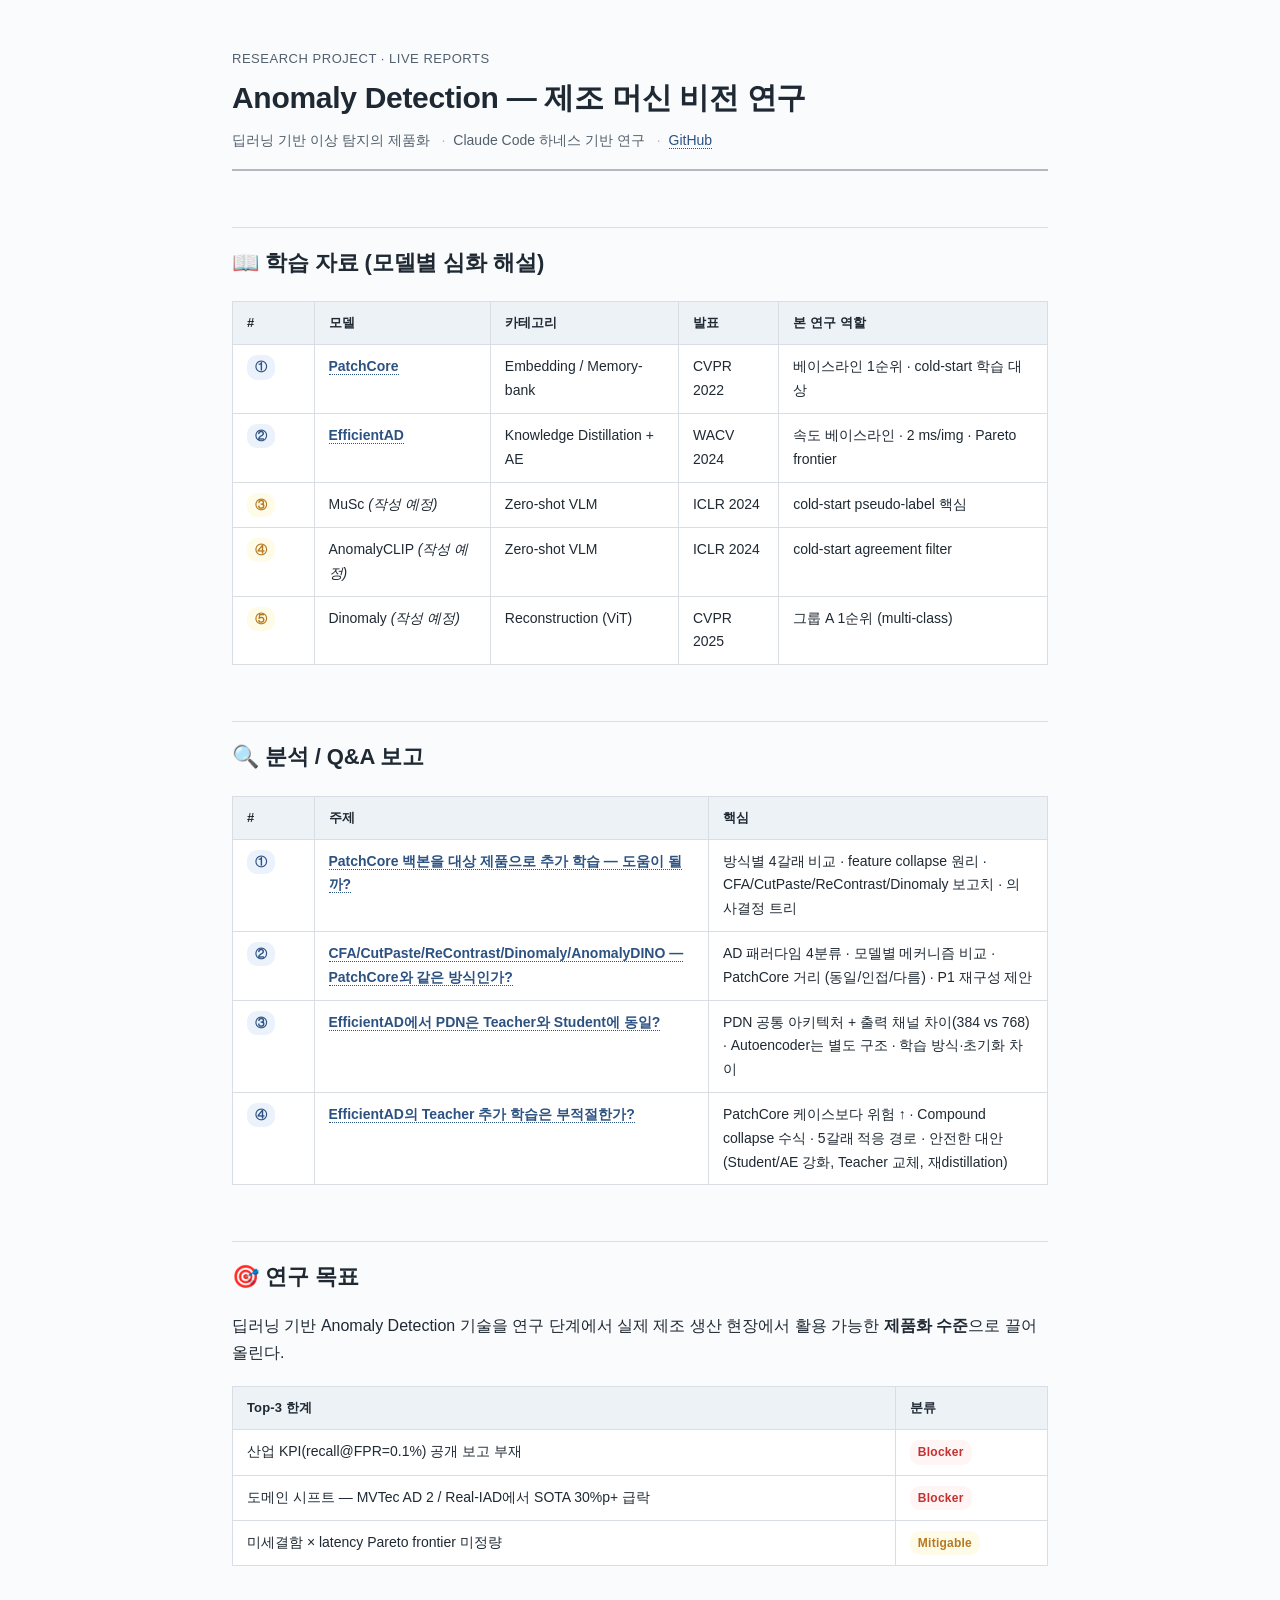
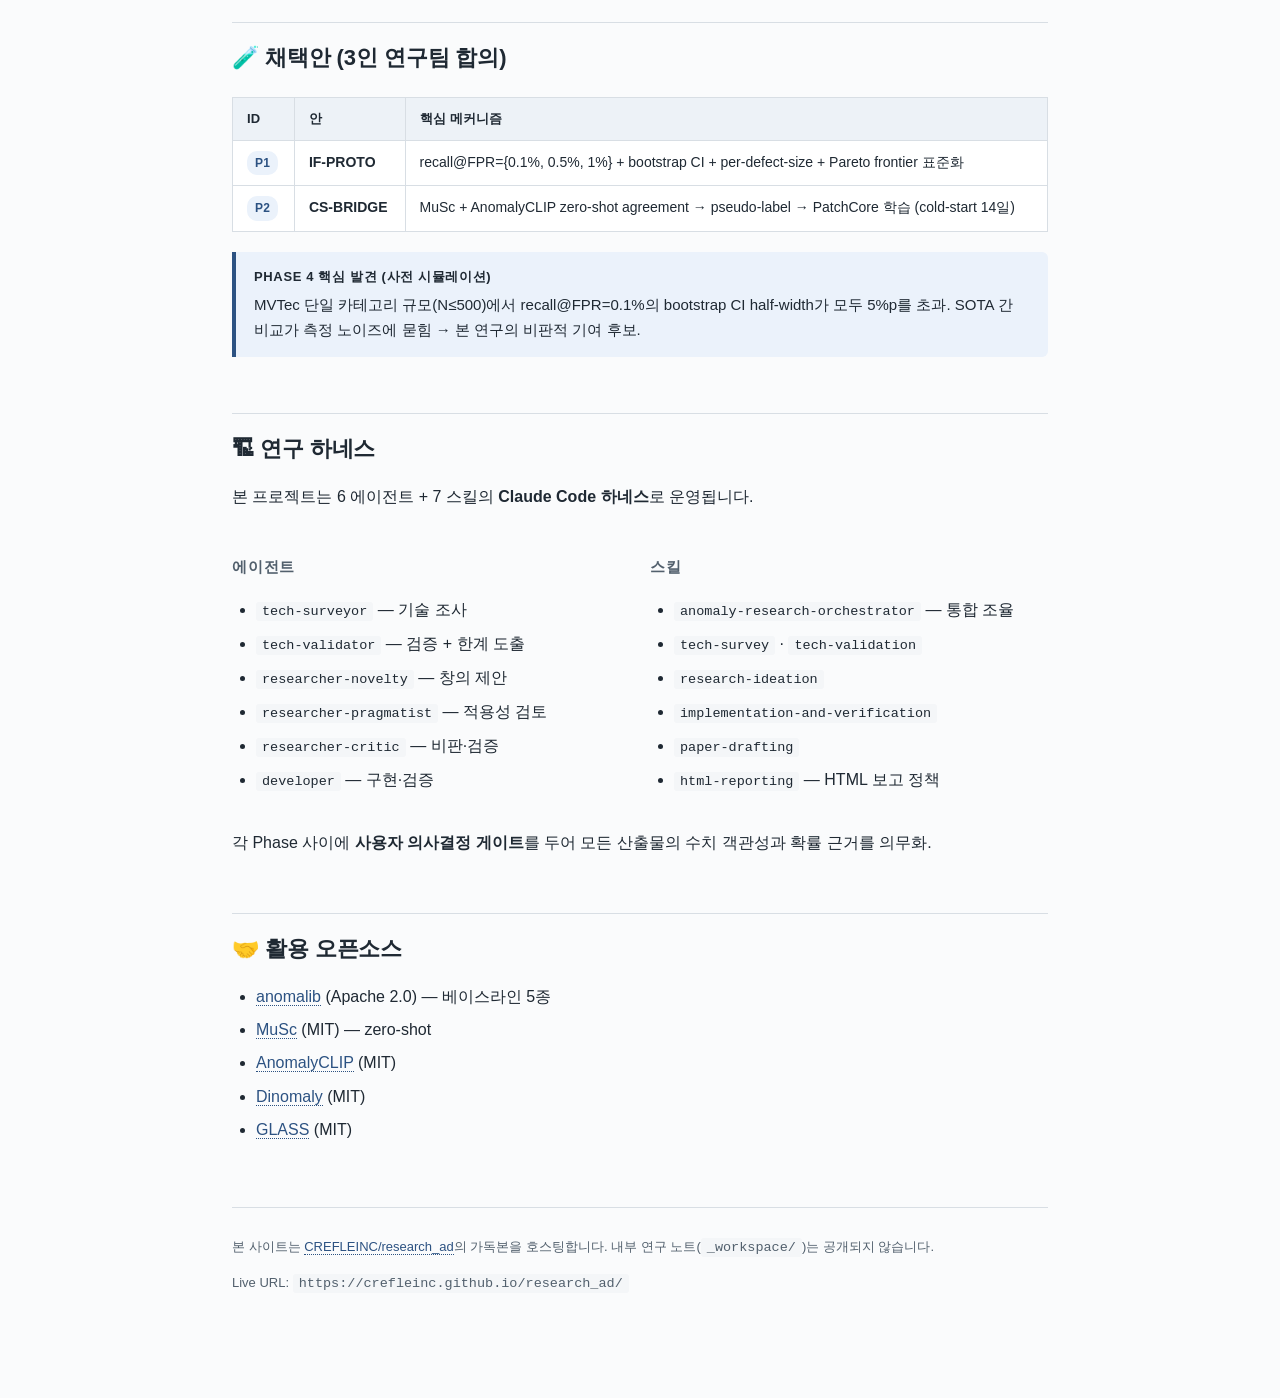
==== index.html @ 52c7a3bf "feat: add Q&A on EfficientAD Teacher adaptation Explains why fine-tuning EfficientAD's Teacher is mo" ====
<!DOCTYPE html>
<html lang="ko">
<head>
<meta charset="UTF-8">
<title>Anomaly Detection — 제조 머신 비전 연구</title>
<link rel="stylesheet" href="reports/_assets/base.css">
</head>
<body>
<main>

<header class="doc-header">
  <div class="crumb">Research Project · Live Reports</div>
  <h1>Anomaly Detection — 제조 머신 비전 연구</h1>
  <div class="meta">
    <span>딥러닝 기반 이상 탐지의 제품화</span>
    <span>Claude Code 하네스 기반 연구</span>
    <span><a href="https://github.com/CREFLEINC/research_ad">GitHub</a></span>
  </div>
</header>

<section>
<h2>📖 학습 자료 (모델별 심화 해설)</h2>

<table>
<thead><tr><th style="width:10%">#</th><th>모델</th><th>카테고리</th><th>발표</th><th>본 연구 역할</th></tr></thead>
<tbody>
<tr>
  <td><span class="tag">①</span></td>
  <td><a href="reports/learning/01_patchcore.html"><strong>PatchCore</strong></a></td>
  <td>Embedding / Memory-bank</td>
  <td>CVPR 2022</td>
  <td>베이스라인 1순위 · cold-start 학습 대상</td>
</tr>
<tr>
  <td><span class="tag">②</span></td>
  <td><a href="reports/learning/02_efficient_ad.html"><strong>EfficientAD</strong></a></td>
  <td>Knowledge Distillation + AE</td>
  <td>WACV 2024</td>
  <td>속도 베이스라인 · 2 ms/img · Pareto frontier</td>
</tr>
<tr>
  <td><span class="tag warn">③</span></td>
  <td>MuSc <em>(작성 예정)</em></td>
  <td>Zero-shot VLM</td>
  <td>ICLR 2024</td>
  <td>cold-start pseudo-label 핵심</td>
</tr>
<tr>
  <td><span class="tag warn">④</span></td>
  <td>AnomalyCLIP <em>(작성 예정)</em></td>
  <td>Zero-shot VLM</td>
  <td>ICLR 2024</td>
  <td>cold-start agreement filter</td>
</tr>
<tr>
  <td><span class="tag warn">⑤</span></td>
  <td>Dinomaly <em>(작성 예정)</em></td>
  <td>Reconstruction (ViT)</td>
  <td>CVPR 2025</td>
  <td>그룹 A 1순위 (multi-class)</td>
</tr>
</tbody>
</table>
</section>

<section>
<h2>🔍 분석 / Q&amp;A 보고</h2>

<table>
<thead><tr><th style="width:10%">#</th><th>주제</th><th>핵심</th></tr></thead>
<tbody>
<tr>
  <td><span class="tag">①</span></td>
  <td><a href="reports/qna/01_patchcore_backbone_adaptation.html"><strong>PatchCore 백본을 대상 제품으로 추가 학습 — 도움이 될까?</strong></a></td>
  <td>방식별 4갈래 비교 · feature collapse 원리 · CFA/CutPaste/ReContrast/Dinomaly 보고치 · 의사결정 트리</td>
</tr>
<tr>
  <td><span class="tag">②</span></td>
  <td><a href="reports/qna/02_paradigm_comparison.html"><strong>CFA/CutPaste/ReContrast/Dinomaly/AnomalyDINO — PatchCore와 같은 방식인가?</strong></a></td>
  <td>AD 패러다임 4분류 · 모델별 메커니즘 비교 · PatchCore 거리 (동일/인접/다름) · P1 재구성 제안</td>
</tr>
<tr>
  <td><span class="tag">③</span></td>
  <td><a href="reports/qna/03_efficient_ad_pdn_clarification.html"><strong>EfficientAD에서 PDN은 Teacher와 Student에 동일?</strong></a></td>
  <td>PDN 공통 아키텍처 + 출력 채널 차이(384 vs 768) · Autoencoder는 별도 구조 · 학습 방식·초기화 차이</td>
</tr>
<tr>
  <td><span class="tag">④</span></td>
  <td><a href="reports/qna/04_efficient_ad_teacher_adaptation.html"><strong>EfficientAD의 Teacher 추가 학습은 부적절한가?</strong></a></td>
  <td>PatchCore 케이스보다 위험 ↑ · Compound collapse 수식 · 5갈래 적응 경로 · 안전한 대안 (Student/AE 강화, Teacher 교체, 재distillation)</td>
</tr>
</tbody>
</table>
</section>

<section>
<h2>🎯 연구 목표</h2>

<p>딥러닝 기반 Anomaly Detection 기술을 연구 단계에서 실제 제조 생산 현장에서 활용 가능한 <strong>제품화 수준</strong>으로 끌어올린다.</p>

<table>
<thead><tr><th>Top-3 한계</th><th>분류</th></tr></thead>
<tbody>
<tr><td>산업 KPI(recall@FPR=0.1%) 공개 보고 부재</td><td><span class="tag danger">Blocker</span></td></tr>
<tr><td>도메인 시프트 — MVTec AD 2 / Real-IAD에서 SOTA 30%p+ 급락</td><td><span class="tag danger">Blocker</span></td></tr>
<tr><td>미세결함 × latency Pareto frontier 미정량</td><td><span class="tag warn">Mitigable</span></td></tr>
</tbody>
</table>
</section>

<section>
<h2>🧪 채택안 (3인 연구팀 합의)</h2>

<table>
<thead><tr><th>ID</th><th>안</th><th>핵심 메커니즘</th></tr></thead>
<tbody>
<tr>
  <td><span class="tag">P1</span></td>
  <td><strong>IF-PROTO</strong></td>
  <td>recall@FPR={0.1%, 0.5%, 1%} + bootstrap CI + per-defect-size + Pareto frontier 표준화</td>
</tr>
<tr>
  <td><span class="tag">P2</span></td>
  <td><strong>CS-BRIDGE</strong></td>
  <td>MuSc + AnomalyCLIP zero-shot agreement → pseudo-label → PatchCore 학습 (cold-start 14일)</td>
</tr>
</tbody>
</table>

<div class="callout">
<span class="label">Phase 4 핵심 발견 (사전 시뮬레이션)</span>
MVTec 단일 카테고리 규모(N≤500)에서 recall@FPR=0.1%의 bootstrap CI half-width가 모두 5%p를 초과. SOTA 간 비교가 측정 노이즈에 묻힘 → 본 연구의 비판적 기여 후보.
</div>
</section>

<section>
<h2>🏗 연구 하네스</h2>

<p>본 프로젝트는 6 에이전트 + 7 스킬의 <strong>Claude Code 하네스</strong>로 운영됩니다.</p>

<div class="cols">
<div>
<h4>에이전트</h4>
<ul>
<li><code>tech-surveyor</code> — 기술 조사</li>
<li><code>tech-validator</code> — 검증 + 한계 도출</li>
<li><code>researcher-novelty</code> — 창의 제안</li>
<li><code>researcher-pragmatist</code> — 적용성 검토</li>
<li><code>researcher-critic</code> — 비판·검증</li>
<li><code>developer</code> — 구현·검증</li>
</ul>
</div>
<div>
<h4>스킬</h4>
<ul>
<li><code>anomaly-research-orchestrator</code> — 통합 조율</li>
<li><code>tech-survey</code> · <code>tech-validation</code></li>
<li><code>research-ideation</code></li>
<li><code>implementation-and-verification</code></li>
<li><code>paper-drafting</code></li>
<li><code>html-reporting</code> — HTML 보고 정책</li>
</ul>
</div>
</div>

<p>각 Phase 사이에 <strong>사용자 의사결정 게이트</strong>를 두어 모든 산출물의 수치 객관성과 확률 근거를 의무화.</p>
</section>

<section>
<h2>🤝 활용 오픈소스</h2>

<ul>
<li><a href="https://github.com/openvinotoolkit/anomalib">anomalib</a> (Apache 2.0) — 베이스라인 5종</li>
<li><a href="https://github.com/xrli-U/MuSc">MuSc</a> (MIT) — zero-shot</li>
<li><a href="https://github.com/zqhang/AnomalyCLIP">AnomalyCLIP</a> (MIT)</li>
<li><a href="https://github.com/guojiajeremy/Dinomaly">Dinomaly</a> (MIT)</li>
<li><a href="https://github.com/cqylunlun/GLASS">GLASS</a> (MIT)</li>
</ul>
</section>

<footer class="doc-footer">
<p>본 사이트는 <a href="https://github.com/CREFLEINC/research_ad">CREFLEINC/research_ad</a>의 가독본을 호스팅합니다. 내부 연구 노트(<code>_workspace/</code>)는 공개되지 않습니다.</p>
<p>Live URL: <code>https://crefleinc.github.io/research_ad/</code></p>
</footer>

</main>
</body>
</html>
---- reports/_assets/base.css ----
/* Anomaly Detection 연구 — 공통 HTML 리포트 스타일 */

:root {
  --fg: #1f2933;
  --fg-muted: #52606d;
  --bg: #fafbfc;
  --bg-elev: #ffffff;
  --border: #d8dee4;
  --border-strong: #b3b9c1;
  --accent: #2c5282;
  --accent-light: #ebf2fb;
  --code-bg: #f4f6f8;
  --table-header: #edf2f7;
  --warn: #b7791f;
  --warn-bg: #fefce8;
  --danger: #c53030;
  --danger-bg: #fff5f5;
  --ok: #2f855a;
  --ok-bg: #f0fff4;
  --font-sans: -apple-system, BlinkMacSystemFont, "Pretendard", "Noto Sans KR", "Apple SD Gothic Neo", sans-serif;
  --font-mono: "SF Mono", "Menlo", "JetBrains Mono", "Consolas", monospace;
}

* { box-sizing: border-box; }

html, body {
  margin: 0;
  padding: 0;
  background: var(--bg);
  color: var(--fg);
  font-family: var(--font-sans);
  font-size: 16px;
  line-height: 1.7;
  -webkit-font-smoothing: antialiased;
}

main {
  max-width: 880px;
  margin: 0 auto;
  padding: 48px 32px 96px;
}

/* Header / breadcrumb */
header.doc-header {
  border-bottom: 2px solid var(--border-strong);
  padding-bottom: 16px;
  margin-bottom: 32px;
}

header.doc-header .crumb {
  font-size: 13px;
  color: var(--fg-muted);
  letter-spacing: 0.04em;
  text-transform: uppercase;
  margin-bottom: 8px;
}

header.doc-header h1 {
  margin: 0;
  font-size: 30px;
  line-height: 1.3;
  letter-spacing: -0.01em;
}

header.doc-header .meta {
  margin-top: 12px;
  font-size: 14px;
  color: var(--fg-muted);
}

header.doc-header .meta span + span::before {
  content: "·";
  margin: 0 8px;
  color: var(--border-strong);
}

/* Section structure */
h2 {
  font-size: 22px;
  margin: 56px 0 16px;
  padding-top: 16px;
  border-top: 1px solid var(--border);
  letter-spacing: -0.005em;
}

h3 {
  font-size: 18px;
  margin: 32px 0 12px;
  color: var(--fg);
}

h4 {
  font-size: 15px;
  margin: 24px 0 8px;
  color: var(--fg-muted);
  text-transform: uppercase;
  letter-spacing: 0.05em;
}

p { margin: 12px 0; }

a { color: var(--accent); text-decoration: none; border-bottom: 1px dotted var(--accent); }
a:hover { border-bottom-style: solid; }

/* Lists */
ul, ol { padding-left: 24px; }
li { margin: 6px 0; }

/* Tables */
table {
  border-collapse: collapse;
  width: 100%;
  margin: 20px 0;
  font-size: 14px;
  background: var(--bg-elev);
}

th, td {
  border: 1px solid var(--border);
  padding: 10px 14px;
  text-align: left;
  vertical-align: top;
}

th {
  background: var(--table-header);
  font-weight: 600;
  font-size: 13px;
  letter-spacing: 0.01em;
}

td.num, th.num { text-align: right; font-variant-numeric: tabular-nums; }
td.center, th.center { text-align: center; }

/* Code */
code {
  font-family: var(--font-mono);
  font-size: 13.5px;
  background: var(--code-bg);
  padding: 2px 6px;
  border-radius: 3px;
}

pre {
  background: var(--code-bg);
  border: 1px solid var(--border);
  border-radius: 6px;
  padding: 16px 20px;
  overflow-x: auto;
  font-family: var(--font-mono);
  font-size: 13px;
  line-height: 1.55;
  margin: 16px 0;
}

pre code {
  background: none;
  padding: 0;
  font-size: 13px;
}

/* Callout boxes */
.callout {
  border-left: 4px solid var(--accent);
  background: var(--accent-light);
  padding: 14px 18px;
  margin: 20px 0;
  border-radius: 0 6px 6px 0;
  font-size: 15px;
}

.callout.warn {
  border-left-color: var(--warn);
  background: var(--warn-bg);
}

.callout.danger {
  border-left-color: var(--danger);
  background: var(--danger-bg);
}

.callout.ok {
  border-left-color: var(--ok);
  background: var(--ok-bg);
}

.callout .label {
  font-weight: 700;
  font-size: 13px;
  letter-spacing: 0.05em;
  text-transform: uppercase;
  margin-bottom: 4px;
  display: block;
}

/* Inline tags */
.tag {
  display: inline-block;
  padding: 2px 8px;
  border-radius: 10px;
  font-size: 12px;
  font-weight: 600;
  letter-spacing: 0.02em;
  background: var(--accent-light);
  color: var(--accent);
}

.tag.warn { background: var(--warn-bg); color: var(--warn); }
.tag.danger { background: var(--danger-bg); color: var(--danger); }
.tag.ok { background: var(--ok-bg); color: var(--ok); }

/* Math via KaTeX (loaded from CDN in each doc) */
.katex { font-size: 1.05em; }

/* Step list — for algorithmic walkthroughs */
.steps {
  list-style: none;
  padding: 0;
  counter-reset: step;
}

.steps > li {
  counter-increment: step;
  position: relative;
  padding-left: 56px;
  margin: 24px 0;
}

.steps > li::before {
  content: "Step " counter(step);
  position: absolute;
  left: 0;
  top: 0;
  font-size: 12px;
  font-weight: 700;
  color: var(--accent);
  letter-spacing: 0.05em;
  text-transform: uppercase;
}

/* Two-column layouts */
.cols {
  display: grid;
  grid-template-columns: 1fr 1fr;
  gap: 20px;
  margin: 20px 0;
}

@media (max-width: 720px) {
  .cols { grid-template-columns: 1fr; }
  main { padding: 24px 16px 64px; }
  header.doc-header h1 { font-size: 24px; }
}

/* Footer */
footer.doc-footer {
  margin-top: 64px;
  padding-top: 16px;
  border-top: 1px solid var(--border);
  font-size: 13px;
  color: var(--fg-muted);
}

/* Diagrams (ASCII / simple) */
pre.diagram {
  background: #fff;
  border: 1px dashed var(--border-strong);
  font-size: 12.5px;
  line-height: 1.4;
  color: var(--fg);
}
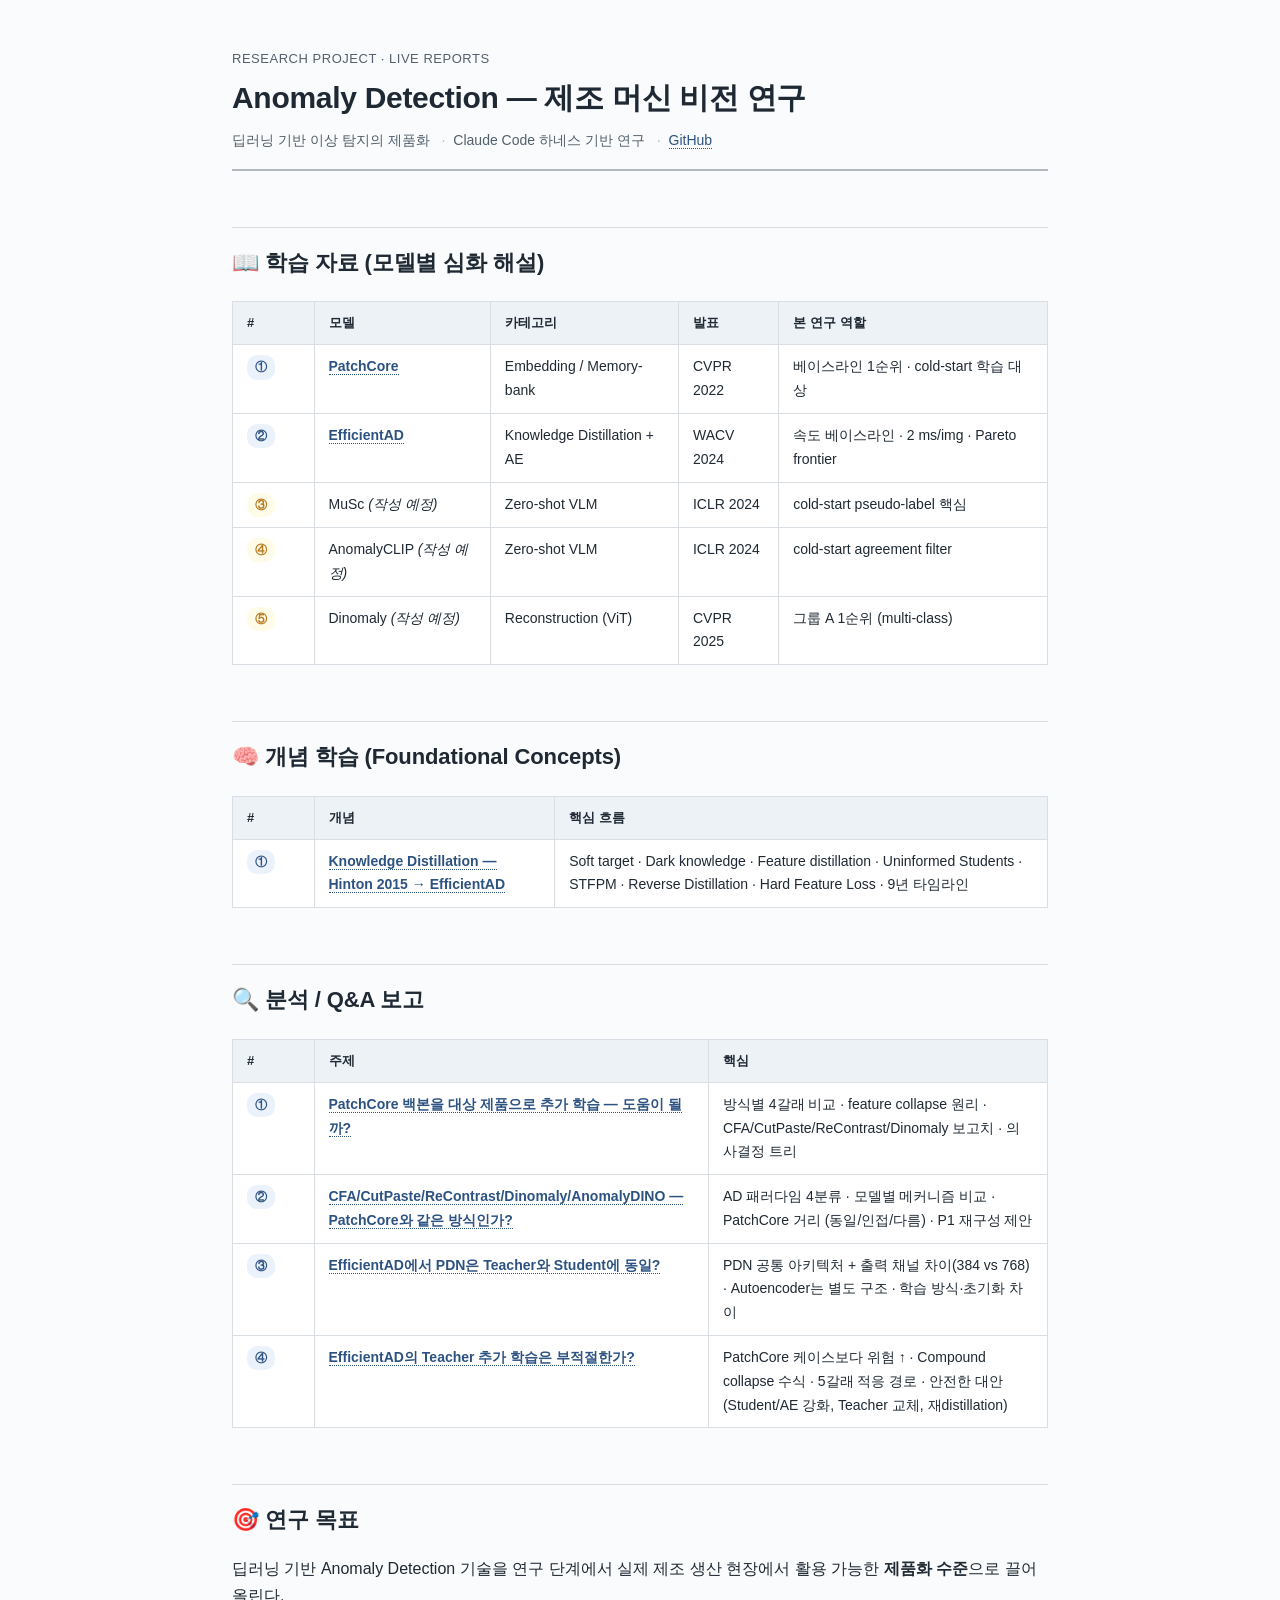
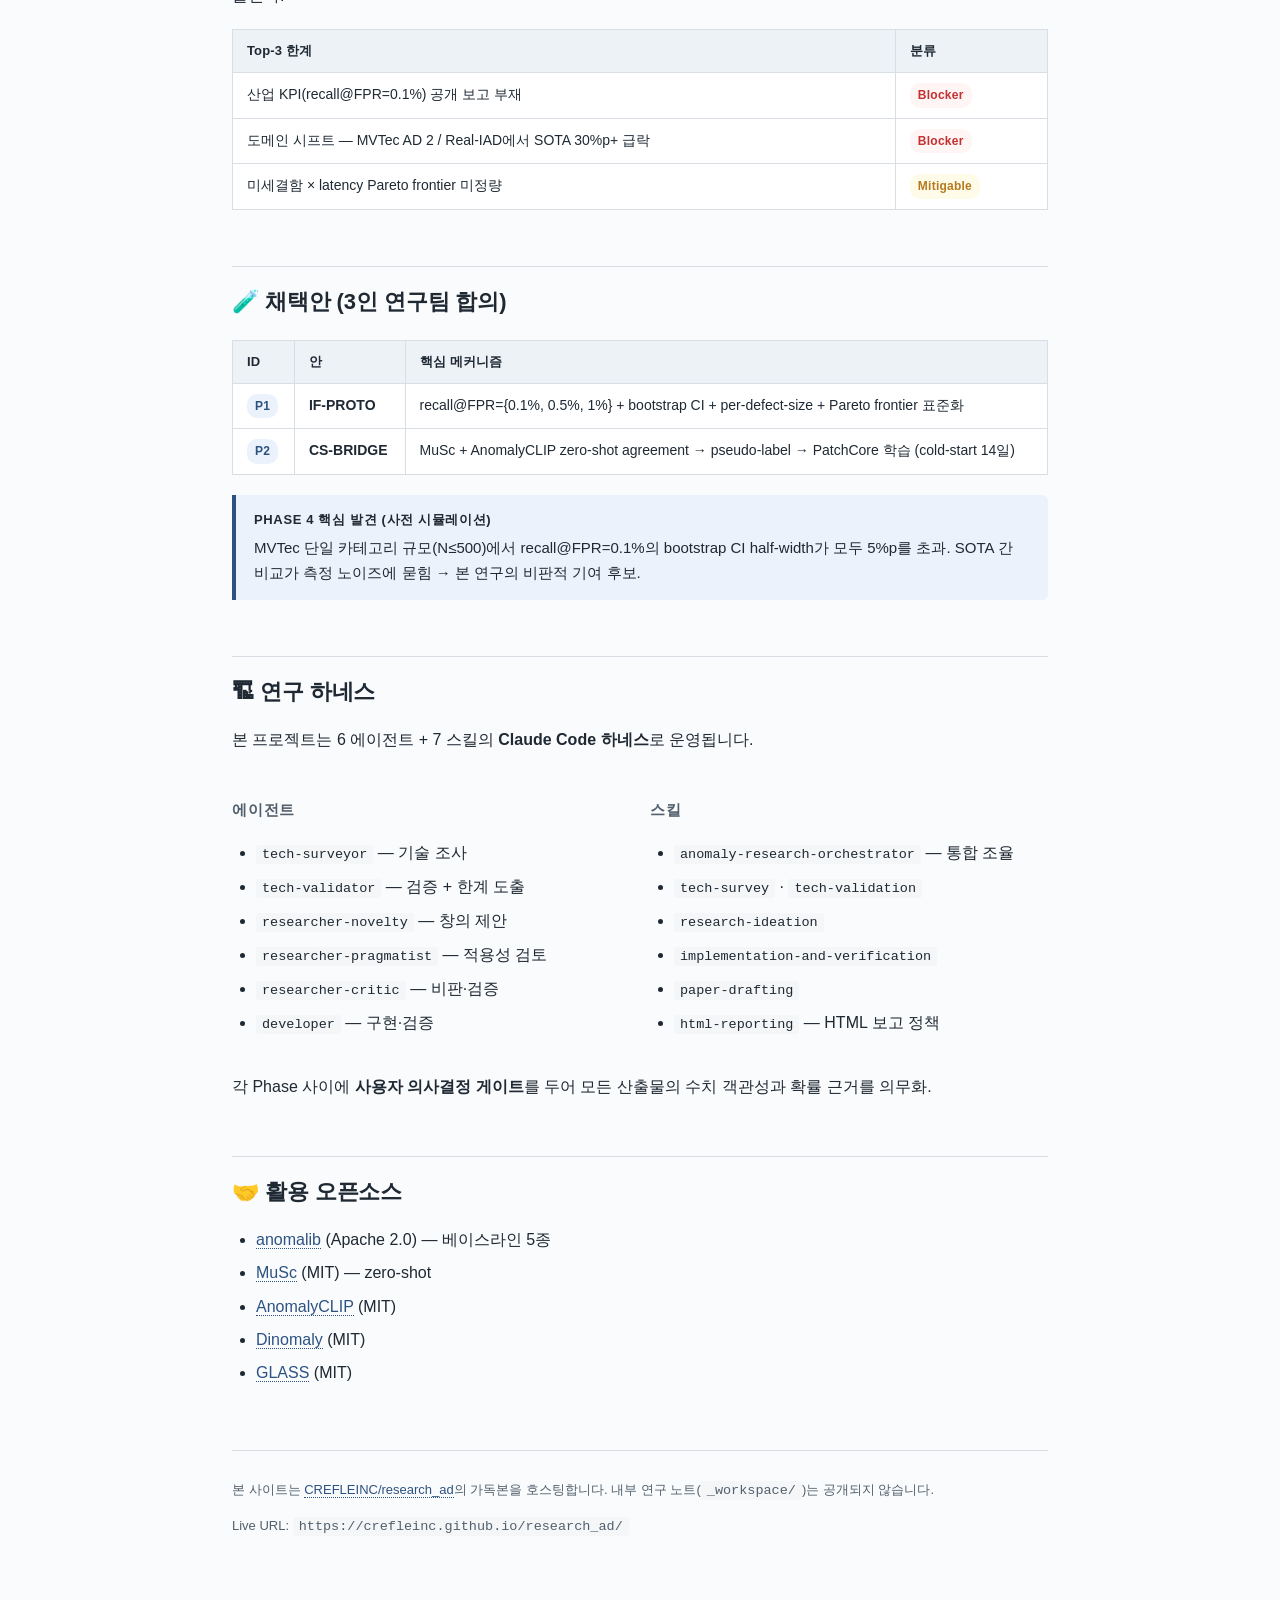
==== commit 93abacd7: "feat: add KD foundational concept material (Hinton 2015 → EfficientAD) New reports/concepts/ directo" ====
--- a/index.html
+++ b/index.html
@@ -58,6 +58,21 @@
   <td>Reconstruction (ViT)</td>
   <td>CVPR 2025</td>
   <td>그룹 A 1순위 (multi-class)</td>
+</tr>
+</tbody>
+</table>
+</section>
+
+<section>
+<h2>🧠 개념 학습 (Foundational Concepts)</h2>
+
+<table>
+<thead><tr><th style="width:10%">#</th><th>개념</th><th>핵심 흐름</th></tr></thead>
+<tbody>
+<tr>
+  <td><span class="tag">①</span></td>
+  <td><a href="reports/concepts/01_knowledge_distillation.html"><strong>Knowledge Distillation — Hinton 2015 → EfficientAD</strong></a></td>
+  <td>Soft target · Dark knowledge · Feature distillation · Uninformed Students · STFPM · Reverse Distillation · Hard Feature Loss · 9년 타임라인</td>
 </tr>
 </tbody>
 </table>
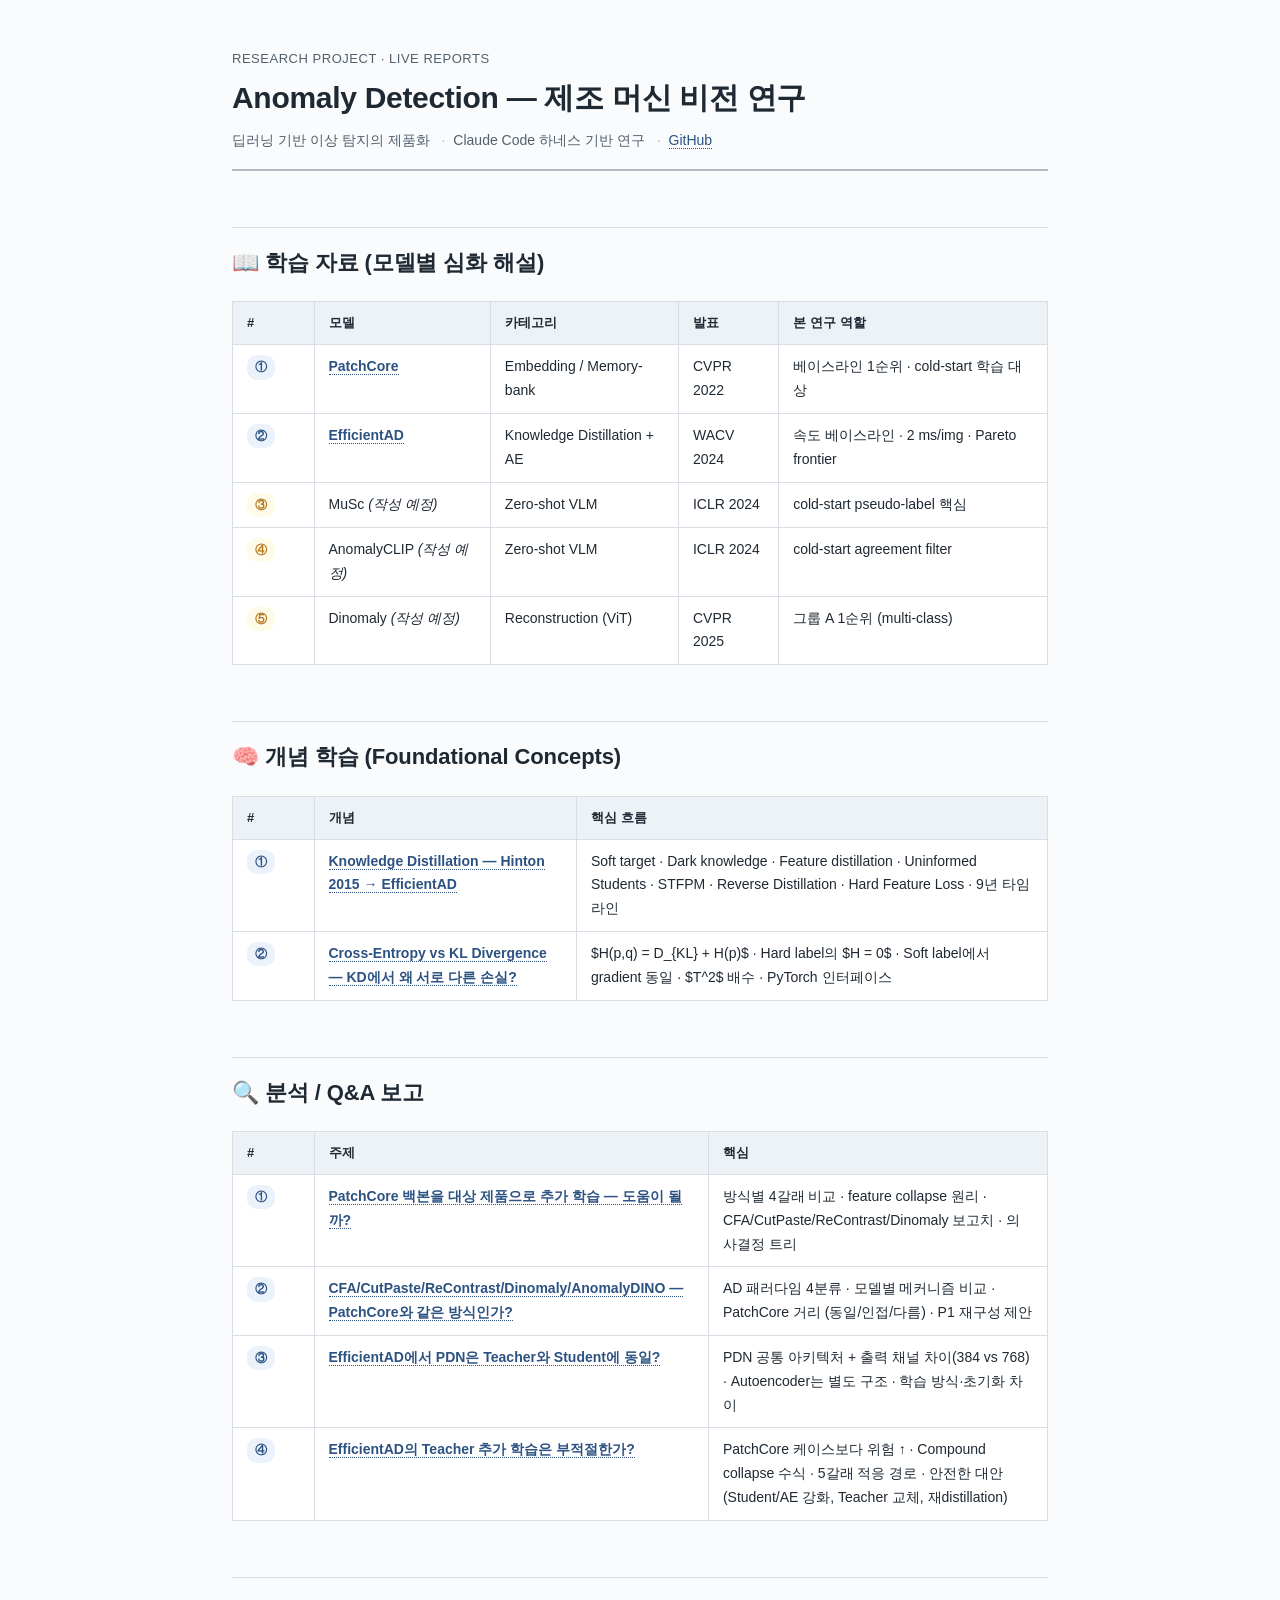
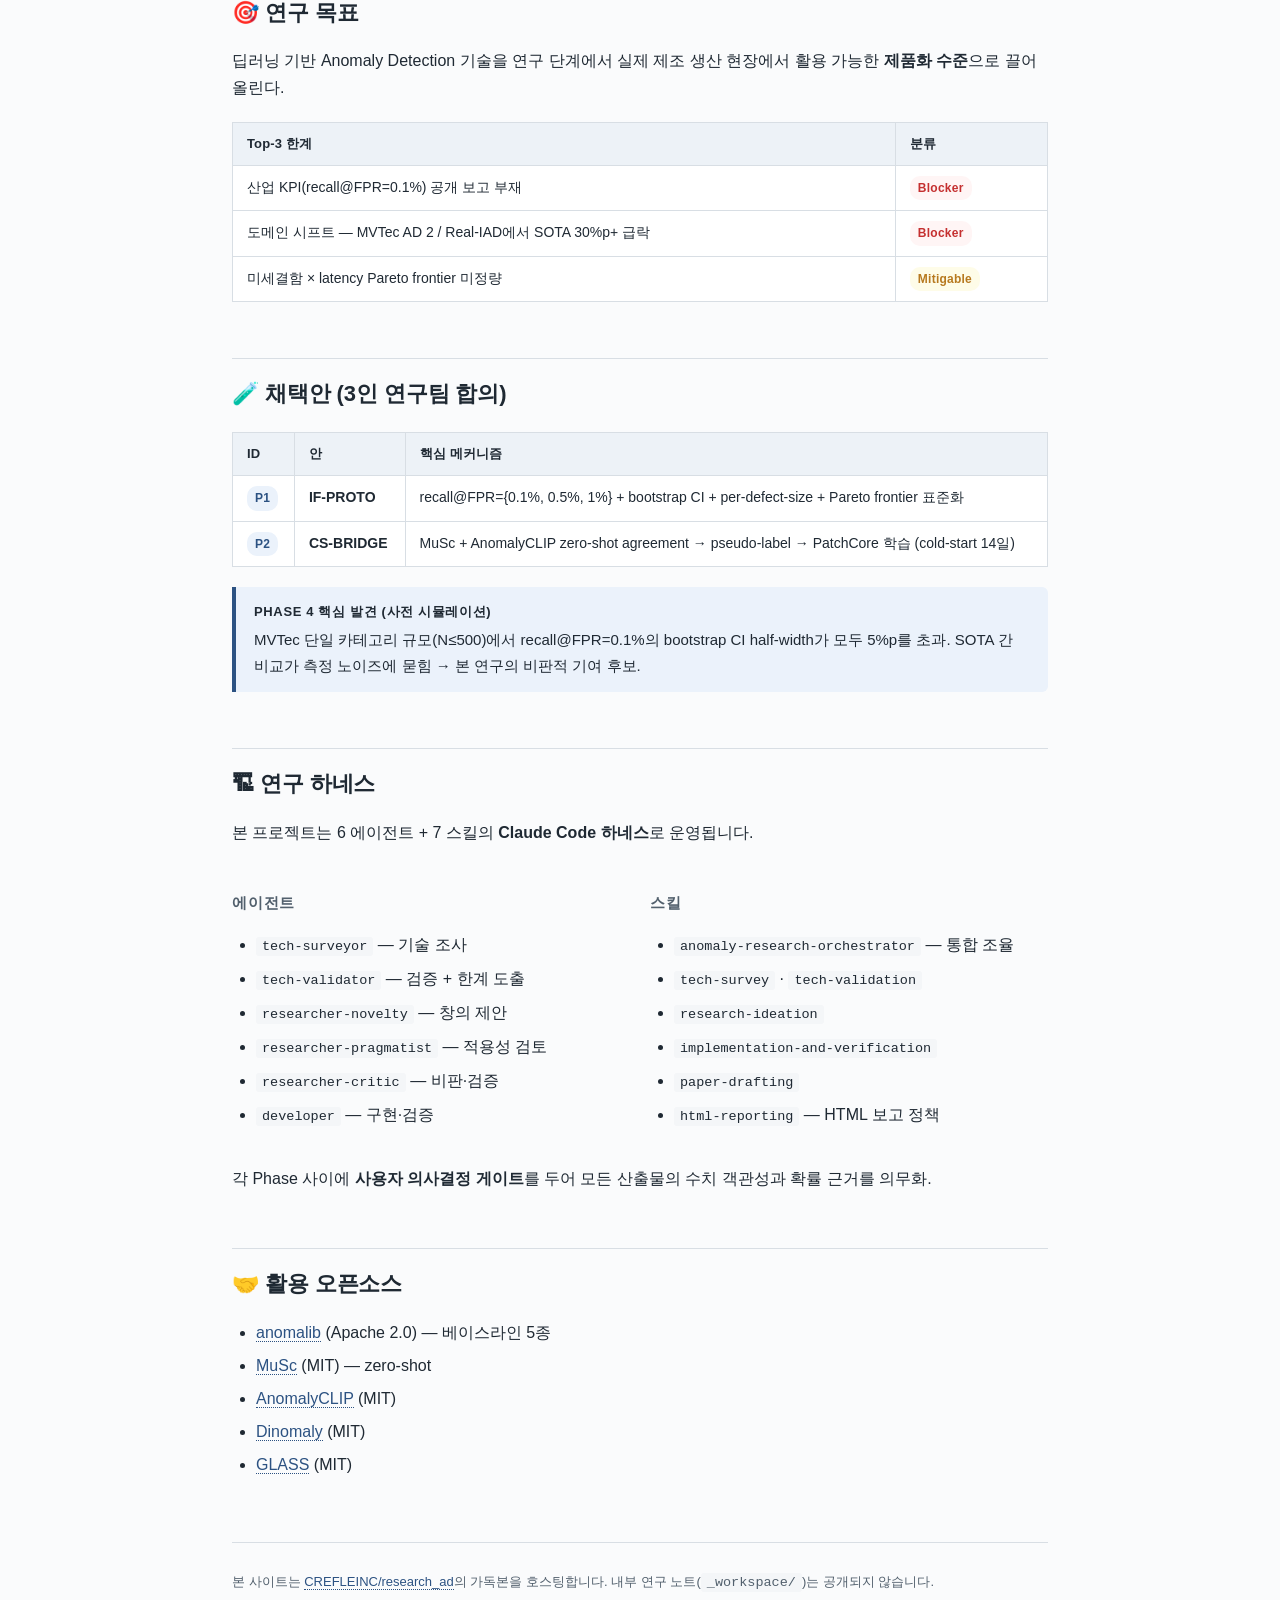
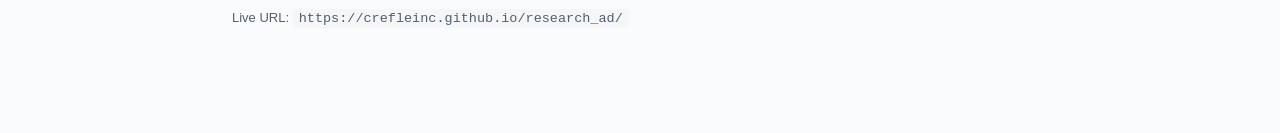
==== commit fcec093f: "feat: add concept ②  CE vs KL divergence in knowledge distillation Explains the mathematical relatio" ====
--- a/index.html
+++ b/index.html
@@ -73,6 +73,11 @@
   <td><span class="tag">①</span></td>
   <td><a href="reports/concepts/01_knowledge_distillation.html"><strong>Knowledge Distillation — Hinton 2015 → EfficientAD</strong></a></td>
   <td>Soft target · Dark knowledge · Feature distillation · Uninformed Students · STFPM · Reverse Distillation · Hard Feature Loss · 9년 타임라인</td>
+</tr>
+<tr>
+  <td><span class="tag">②</span></td>
+  <td><a href="reports/concepts/02_cross_entropy_vs_kl.html"><strong>Cross-Entropy vs KL Divergence — KD에서 왜 서로 다른 손실?</strong></a></td>
+  <td>$H(p,q) = D_{KL} + H(p)$ · Hard label의 $H = 0$ · Soft label에서 gradient 동일 · $T^2$ 배수 · PyTorch 인터페이스</td>
 </tr>
 </tbody>
 </table>
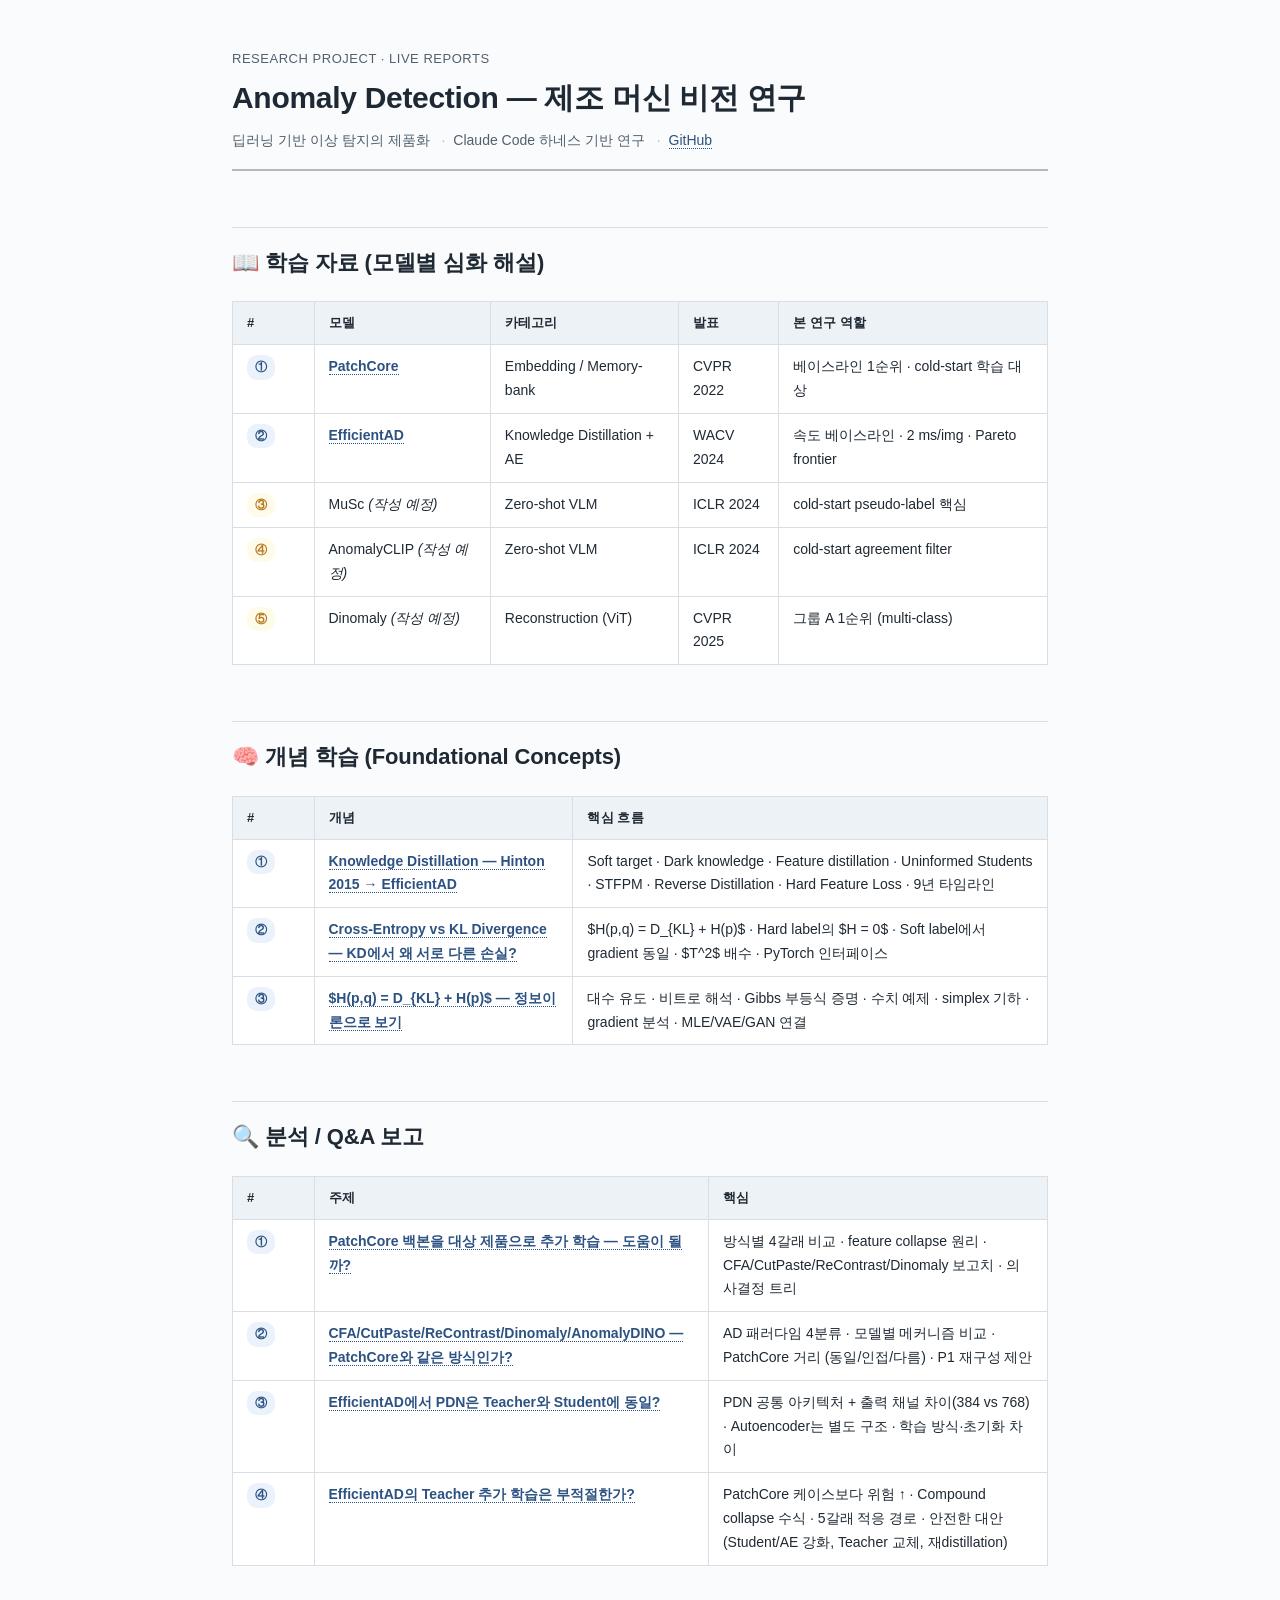
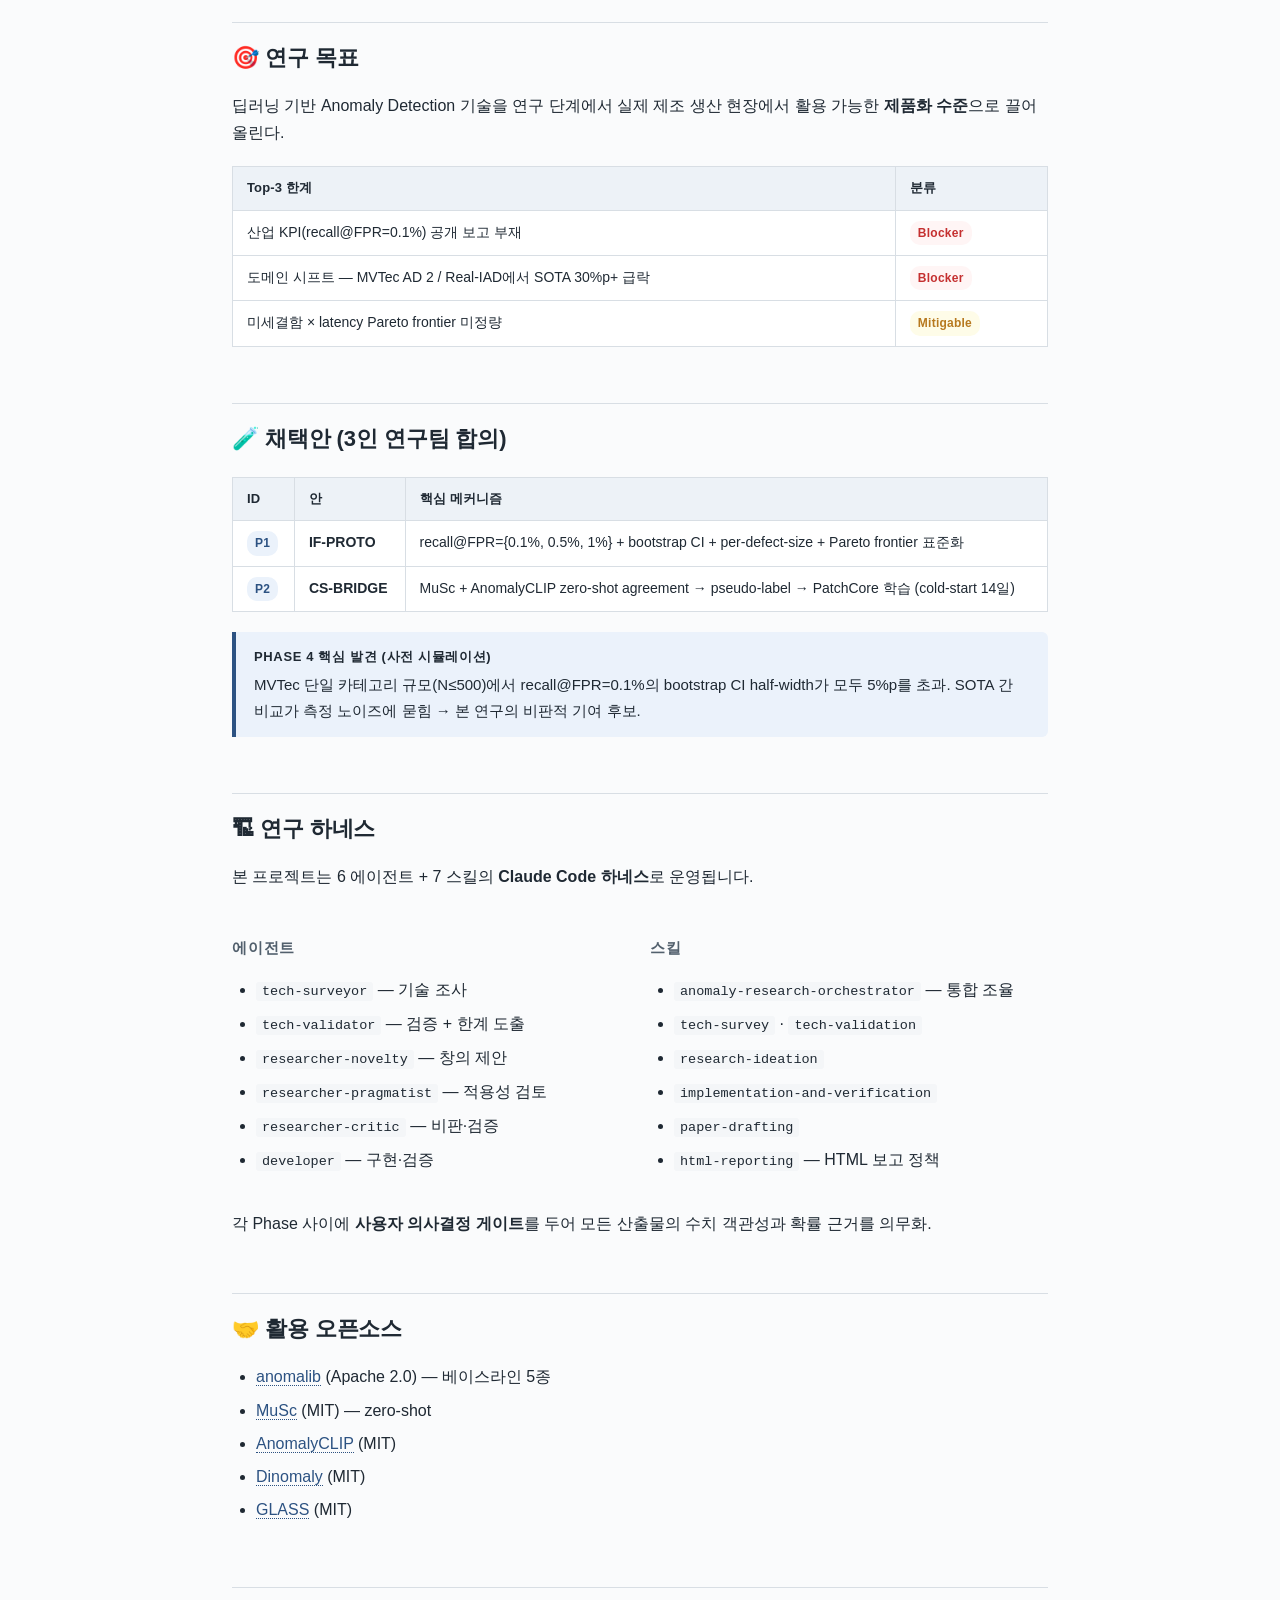
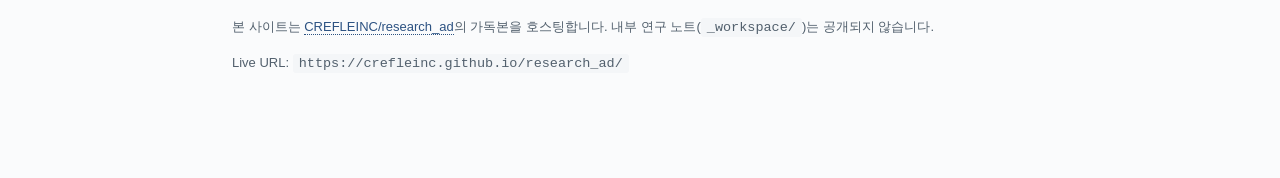
==== commit 12911778: "feat: add concept ③ deep dive on H(p,q) = D_KL + H(p) identity Information-theoretic perspective on " ====
--- a/index.html
+++ b/index.html
@@ -78,6 +78,11 @@
   <td><span class="tag">②</span></td>
   <td><a href="reports/concepts/02_cross_entropy_vs_kl.html"><strong>Cross-Entropy vs KL Divergence — KD에서 왜 서로 다른 손실?</strong></a></td>
   <td>$H(p,q) = D_{KL} + H(p)$ · Hard label의 $H = 0$ · Soft label에서 gradient 동일 · $T^2$ 배수 · PyTorch 인터페이스</td>
+</tr>
+<tr>
+  <td><span class="tag">③</span></td>
+  <td><a href="reports/concepts/03_entropy_ce_kl_identity.html"><strong>$H(p,q) = D_{KL} + H(p)$ — 정보이론으로 보기</strong></a></td>
+  <td>대수 유도 · 비트로 해석 · Gibbs 부등식 증명 · 수치 예제 · simplex 기하 · gradient 분석 · MLE/VAE/GAN 연결</td>
 </tr>
 </tbody>
 </table>
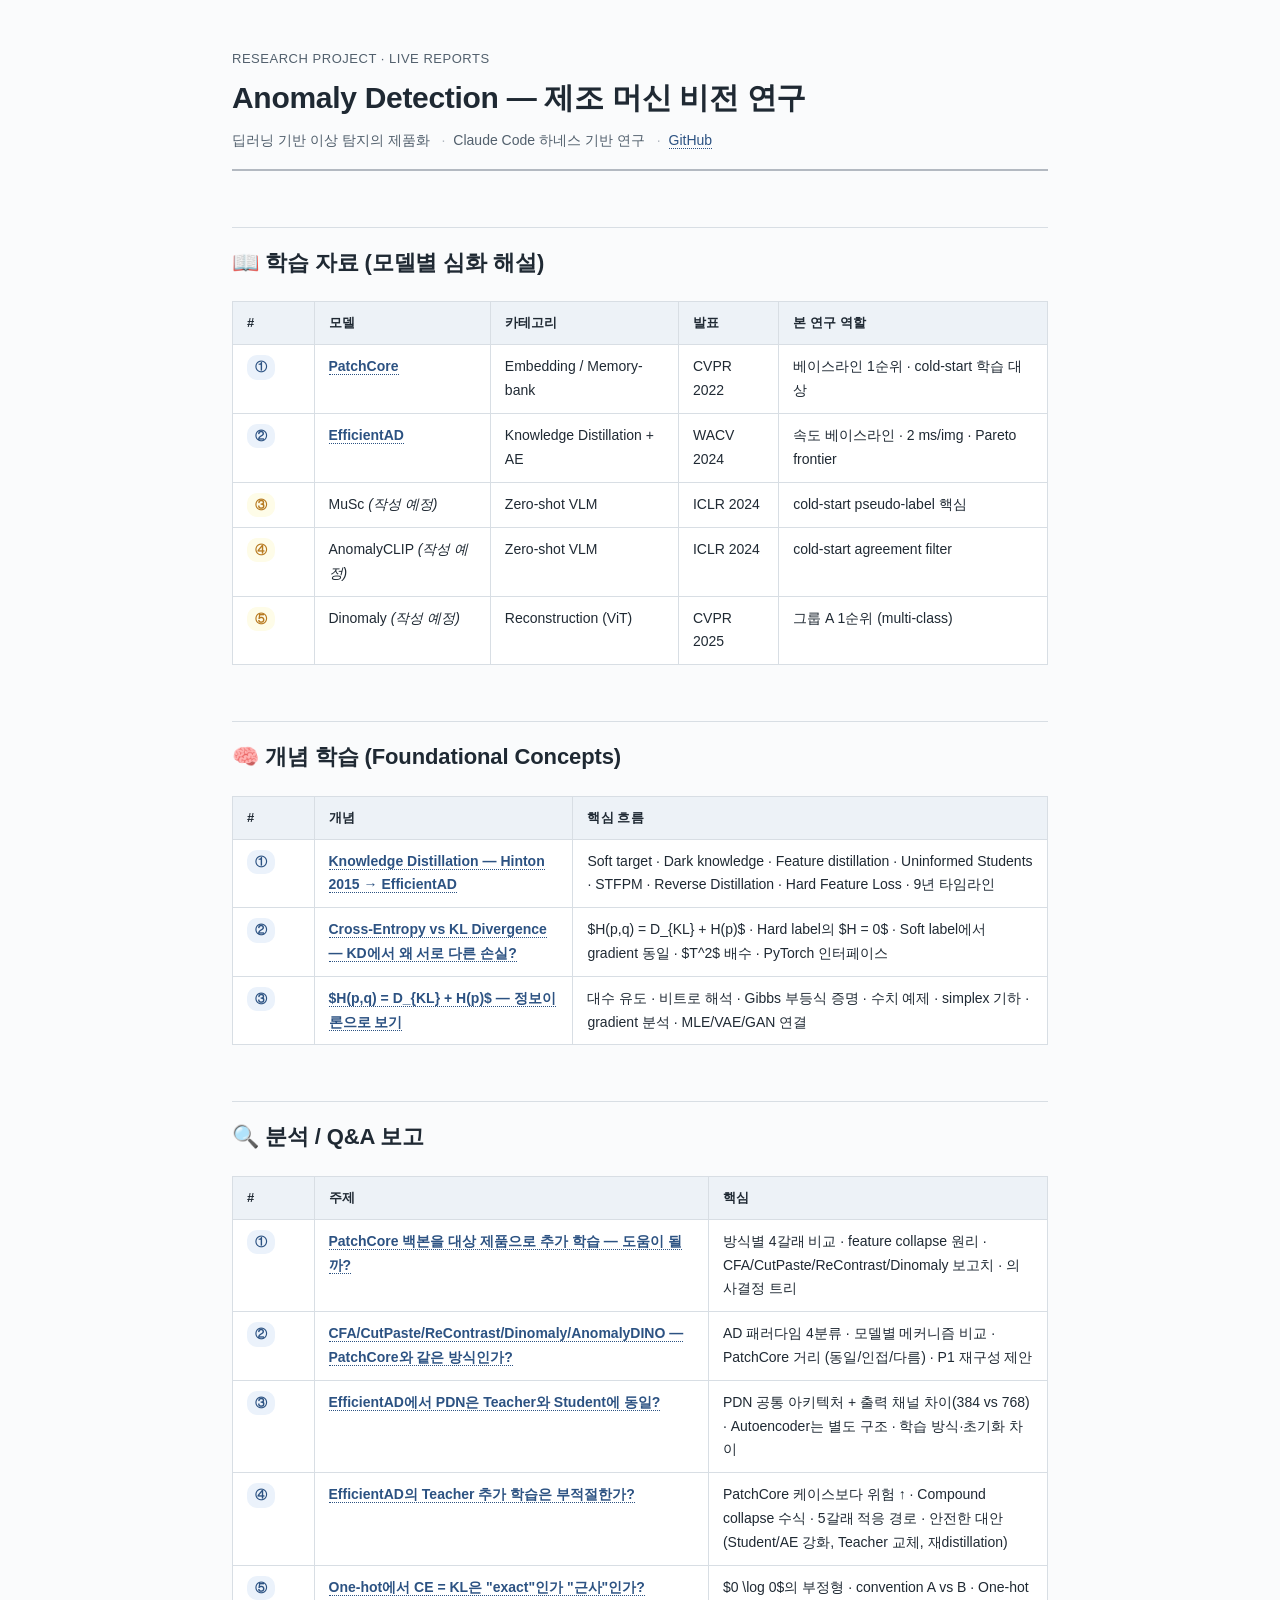
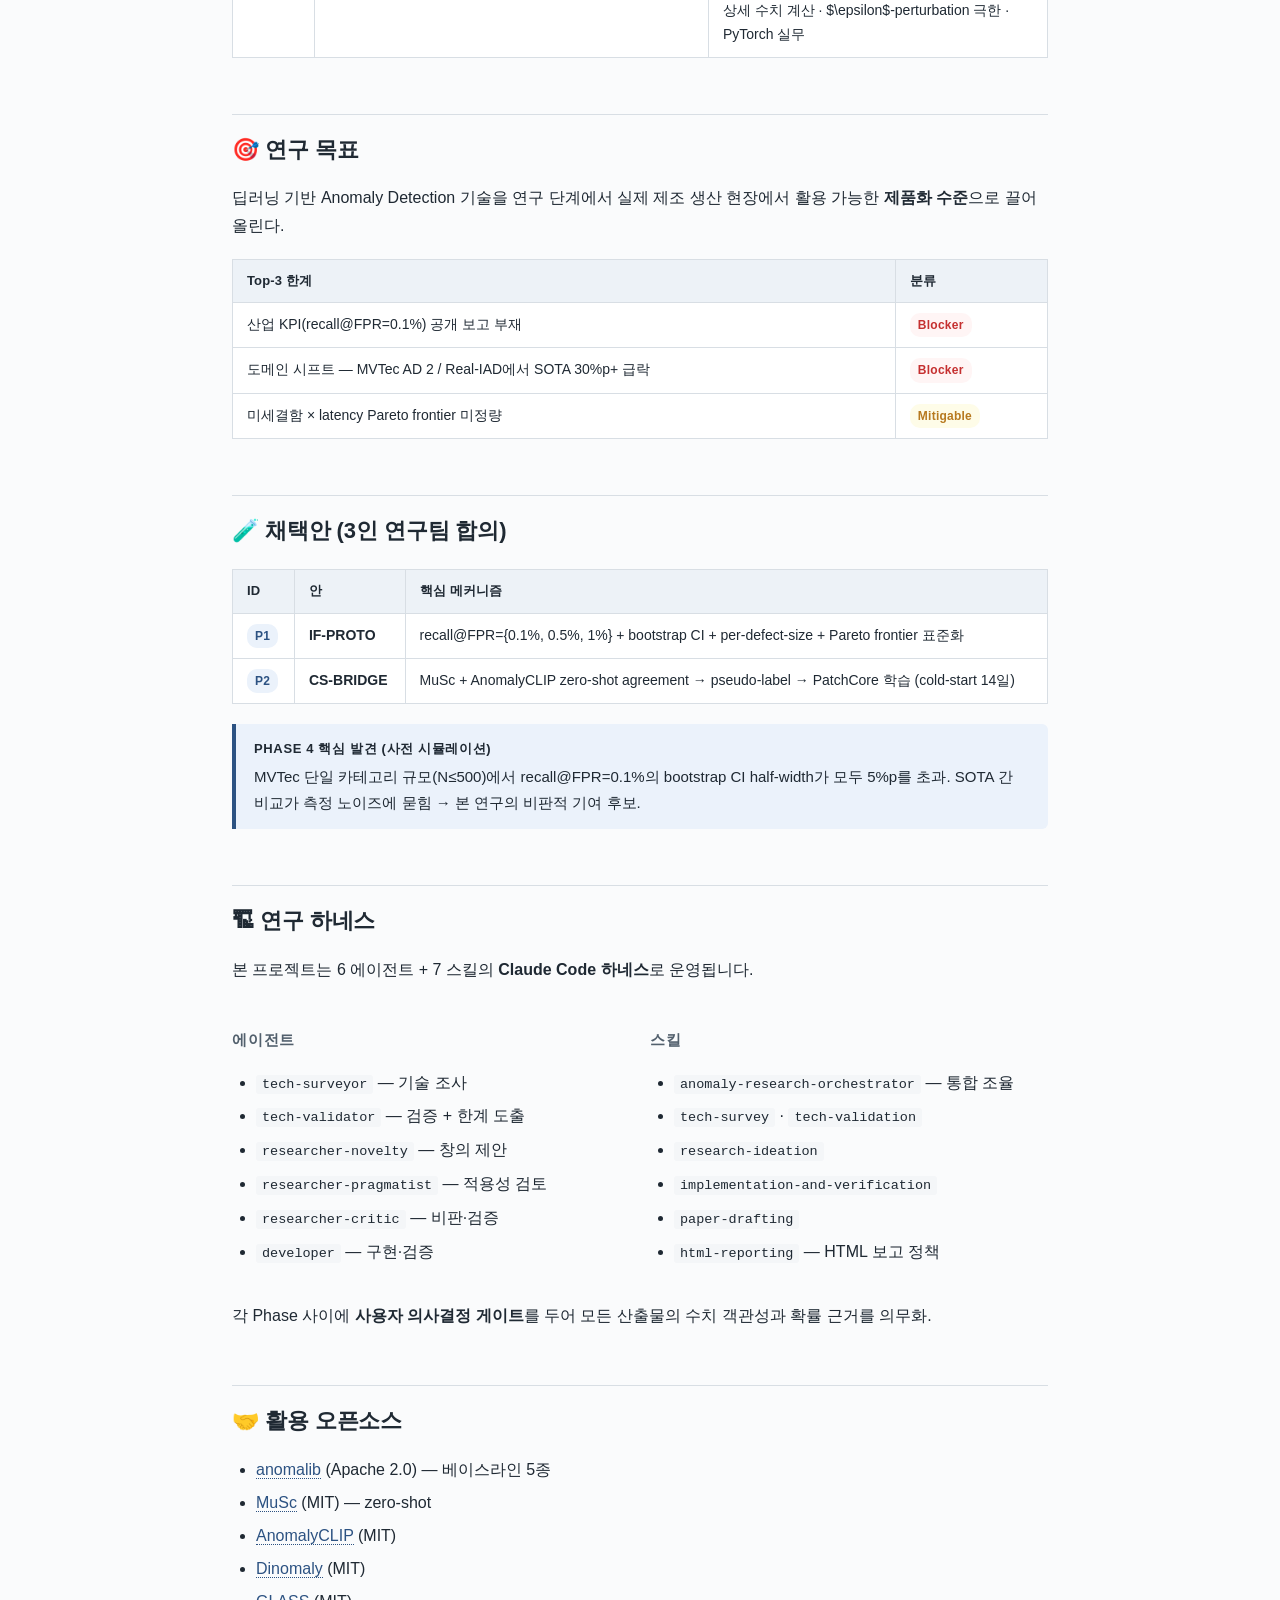
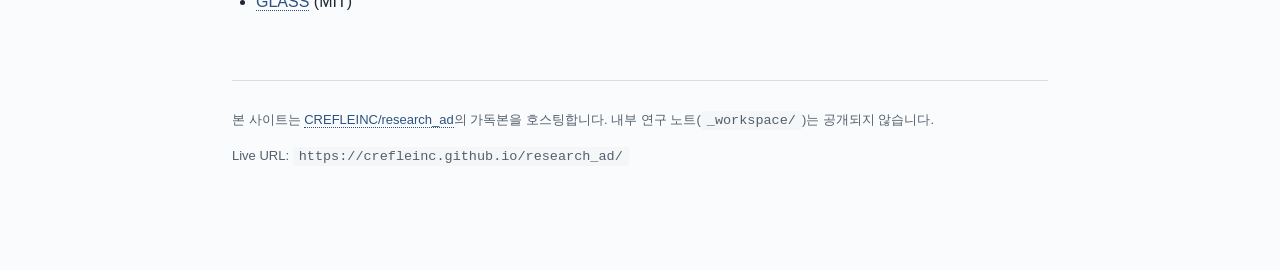
==== commit 27aea67d: "docs: clarify 'exact vs approximate' for one-hot CE = KL User raised a sharp objection: 'isn't it ap" ====
--- a/index.html
+++ b/index.html
@@ -113,6 +113,11 @@
   <td><span class="tag">④</span></td>
   <td><a href="reports/qna/04_efficient_ad_teacher_adaptation.html"><strong>EfficientAD의 Teacher 추가 학습은 부적절한가?</strong></a></td>
   <td>PatchCore 케이스보다 위험 ↑ · Compound collapse 수식 · 5갈래 적응 경로 · 안전한 대안 (Student/AE 강화, Teacher 교체, 재distillation)</td>
+</tr>
+<tr>
+  <td><span class="tag">⑤</span></td>
+  <td><a href="reports/qna/05_onehot_exact_or_approx.html"><strong>One-hot에서 CE = KL은 "exact"인가 "근사"인가?</strong></a></td>
+  <td>$0 \log 0$의 부정형 · convention A vs B · One-hot 상세 수치 계산 · $\epsilon$-perturbation 극한 · PyTorch 실무</td>
 </tr>
 </tbody>
 </table>
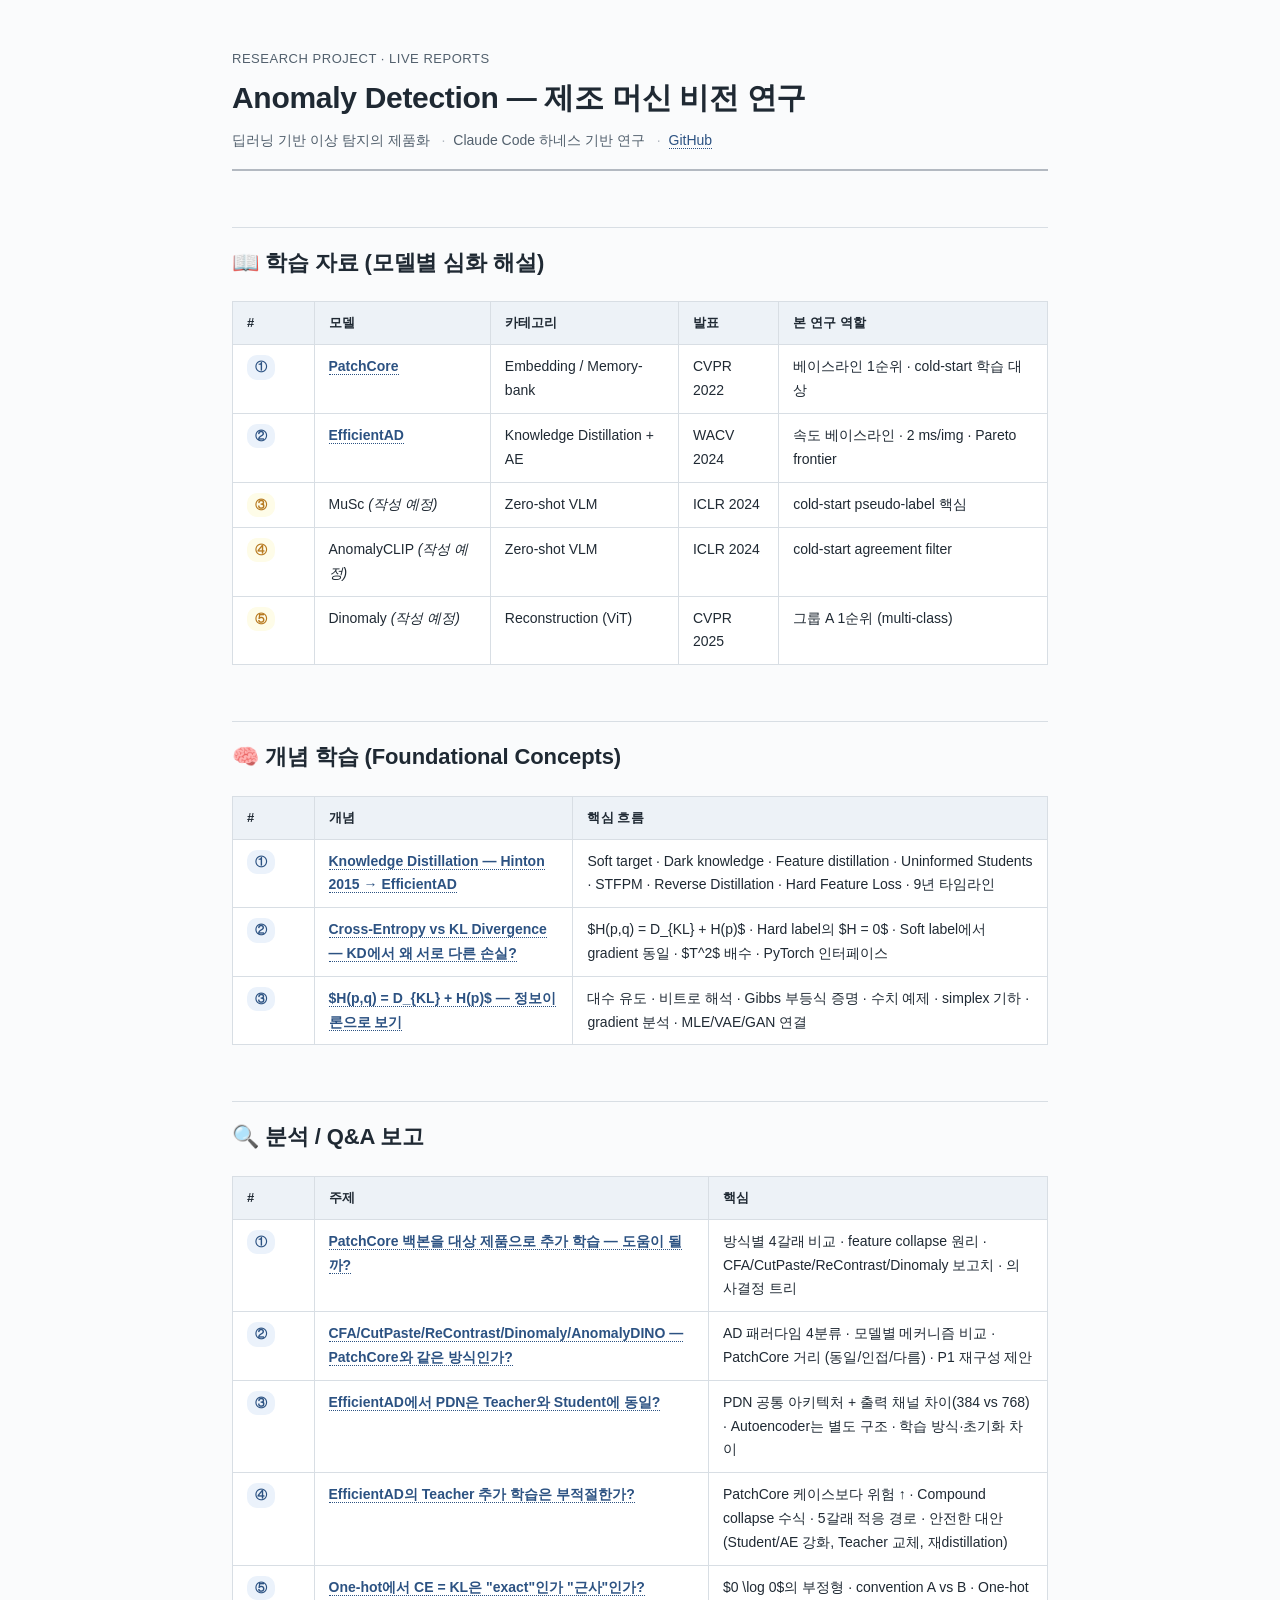
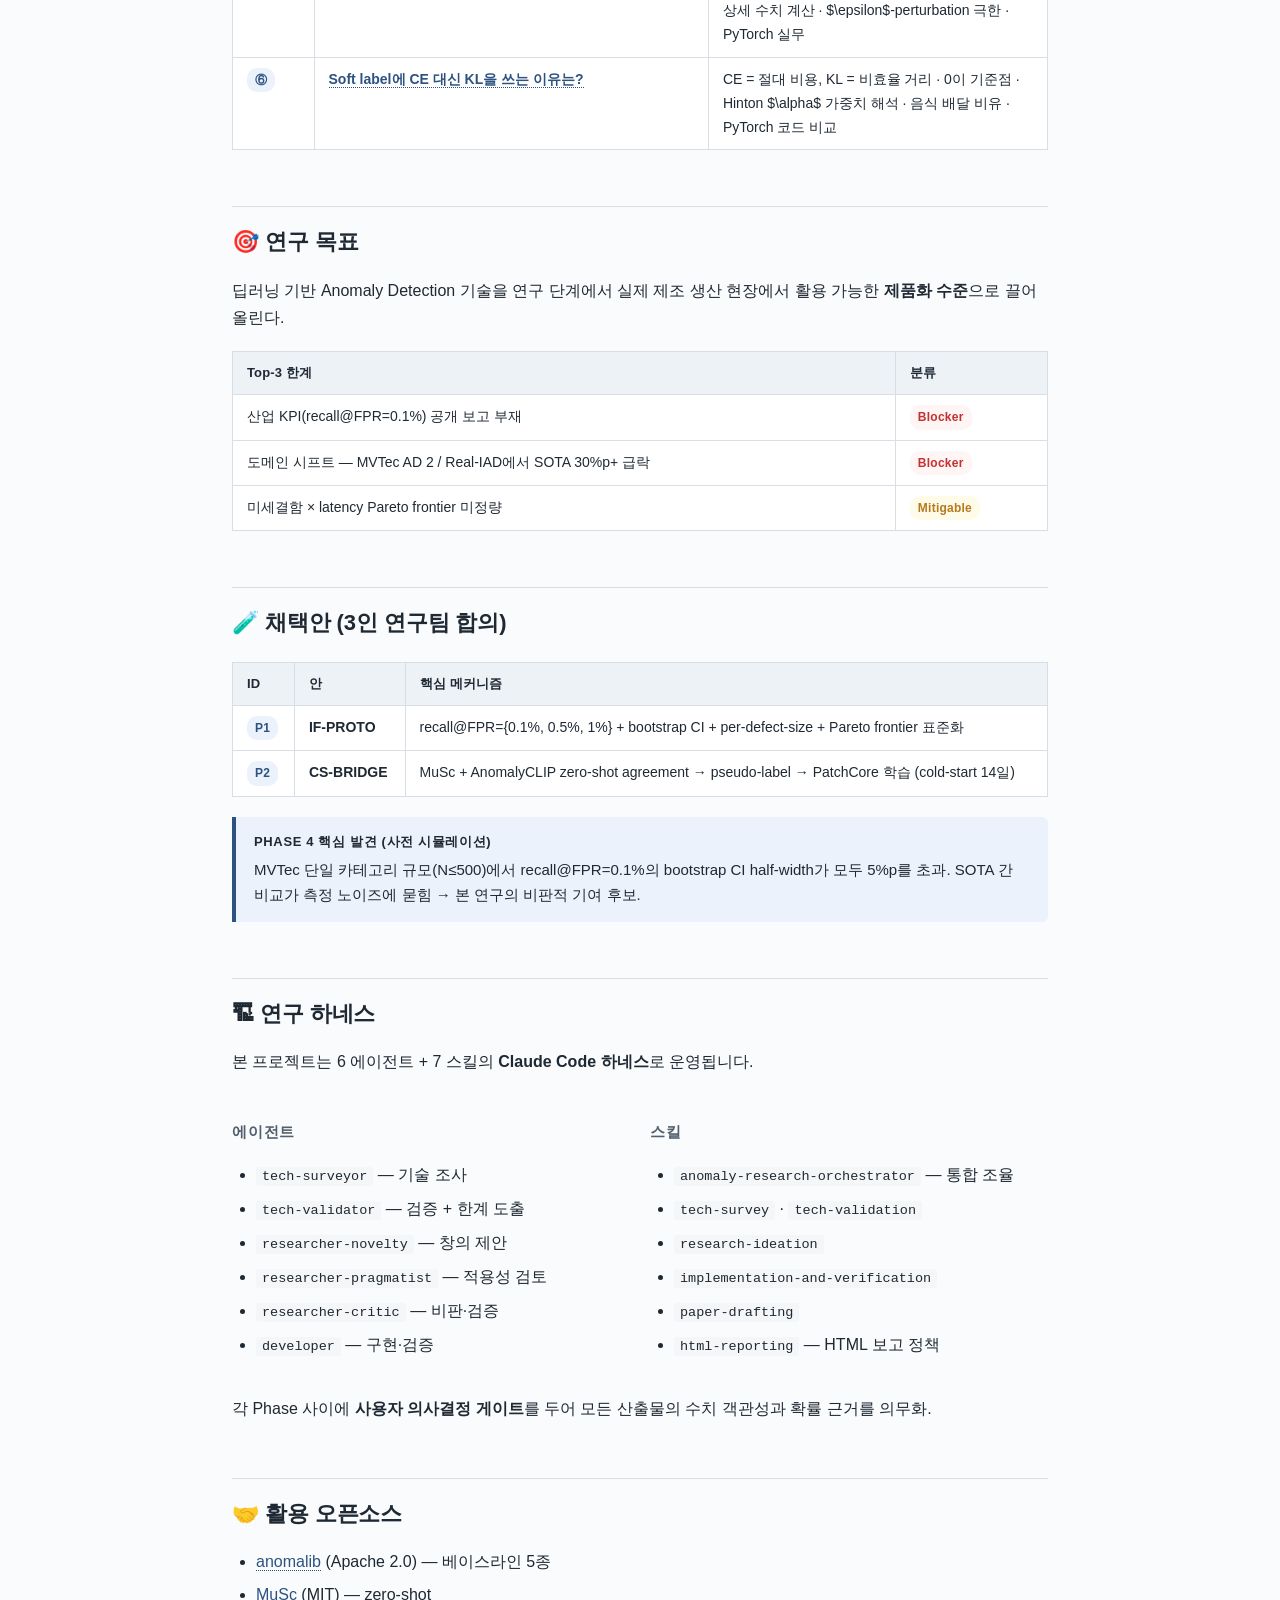
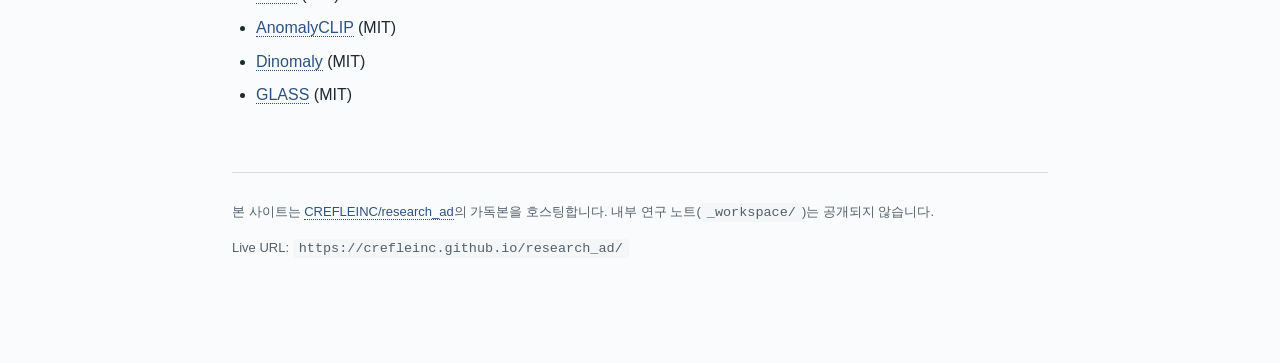
==== commit 601a4619: "feat: Q&A ⑥ — why use KL for soft labels (vs CE) Addresses the user's follow-up: 'if gradients are i" ====
--- a/index.html
+++ b/index.html
@@ -118,6 +118,11 @@
   <td><span class="tag">⑤</span></td>
   <td><a href="reports/qna/05_onehot_exact_or_approx.html"><strong>One-hot에서 CE = KL은 "exact"인가 "근사"인가?</strong></a></td>
   <td>$0 \log 0$의 부정형 · convention A vs B · One-hot 상세 수치 계산 · $\epsilon$-perturbation 극한 · PyTorch 실무</td>
+</tr>
+<tr>
+  <td><span class="tag">⑥</span></td>
+  <td><a href="reports/qna/06_why_use_kl_for_soft_labels.html"><strong>Soft label에 CE 대신 KL을 쓰는 이유는?</strong></a></td>
+  <td>CE = 절대 비용, KL = 비효율 거리 · 0이 기준점 · Hinton $\alpha$ 가중치 해석 · 음식 배달 비유 · PyTorch 코드 비교</td>
 </tr>
 </tbody>
 </table>
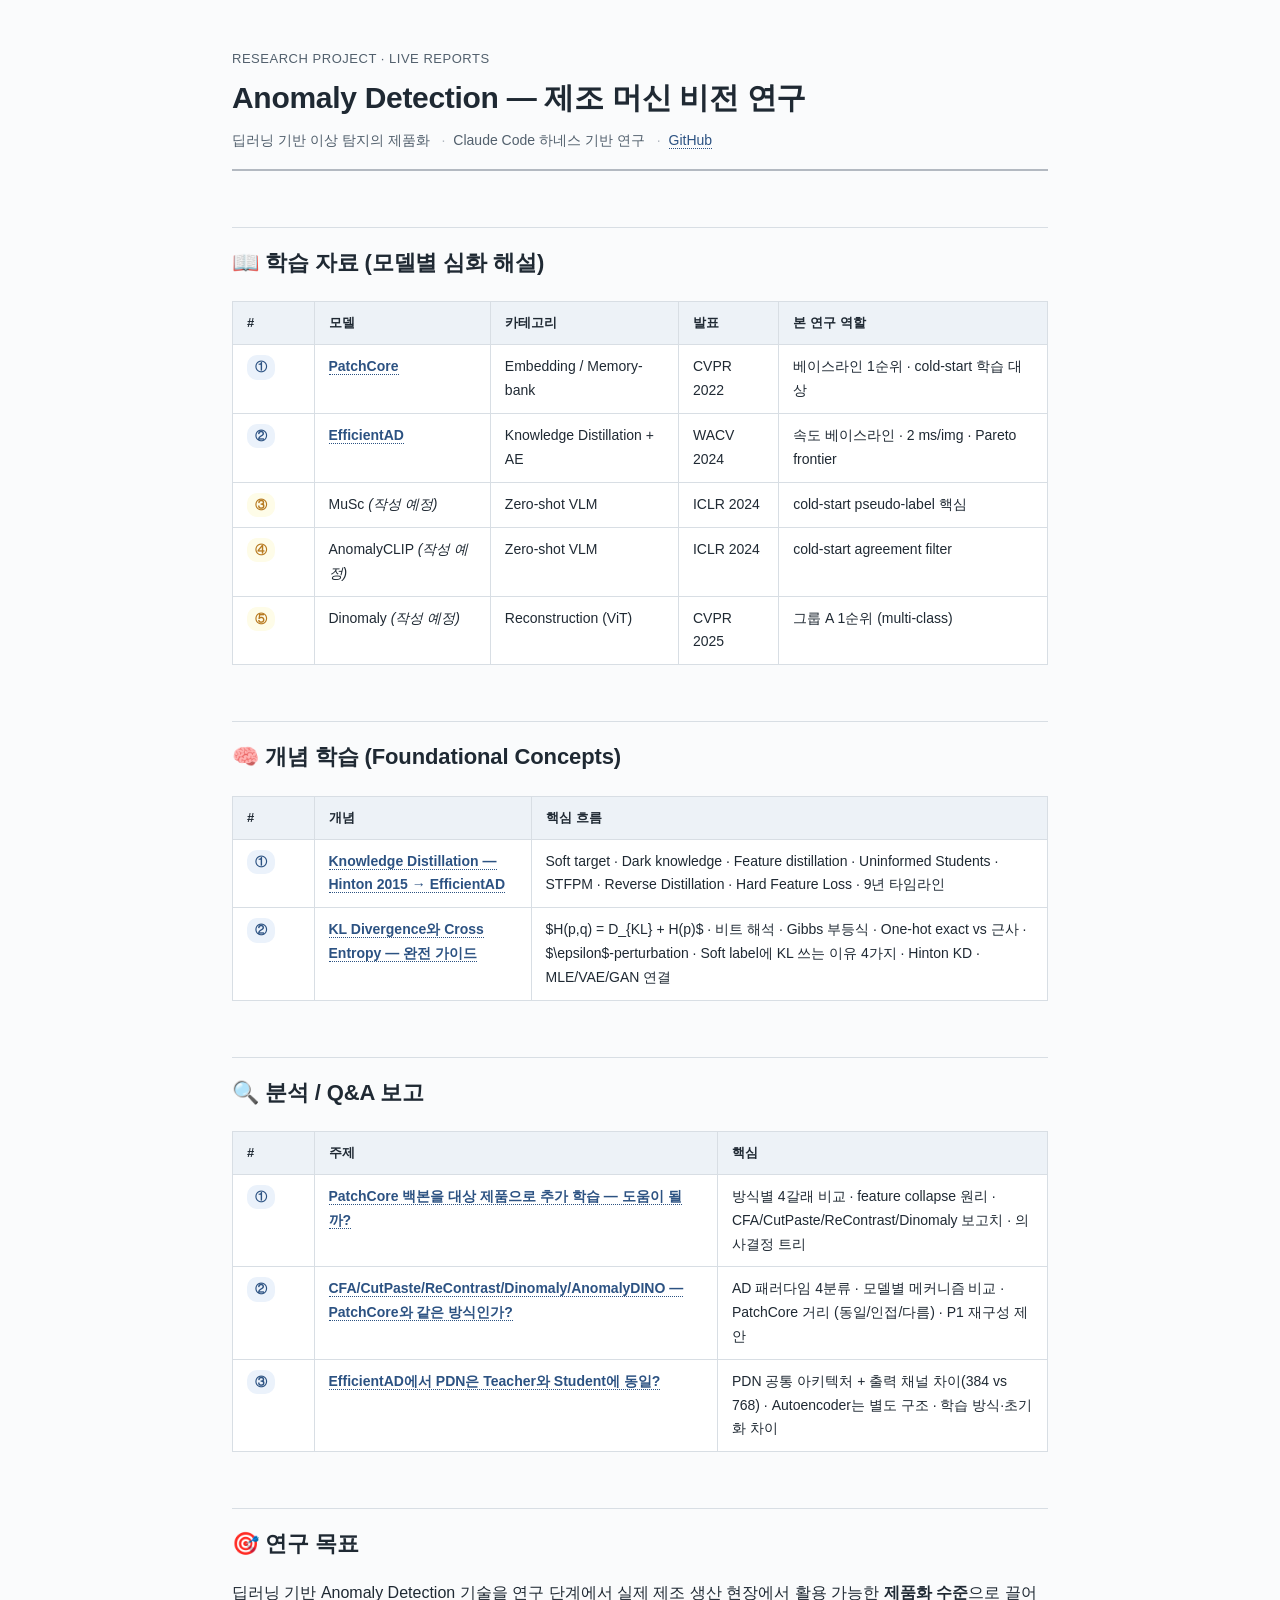
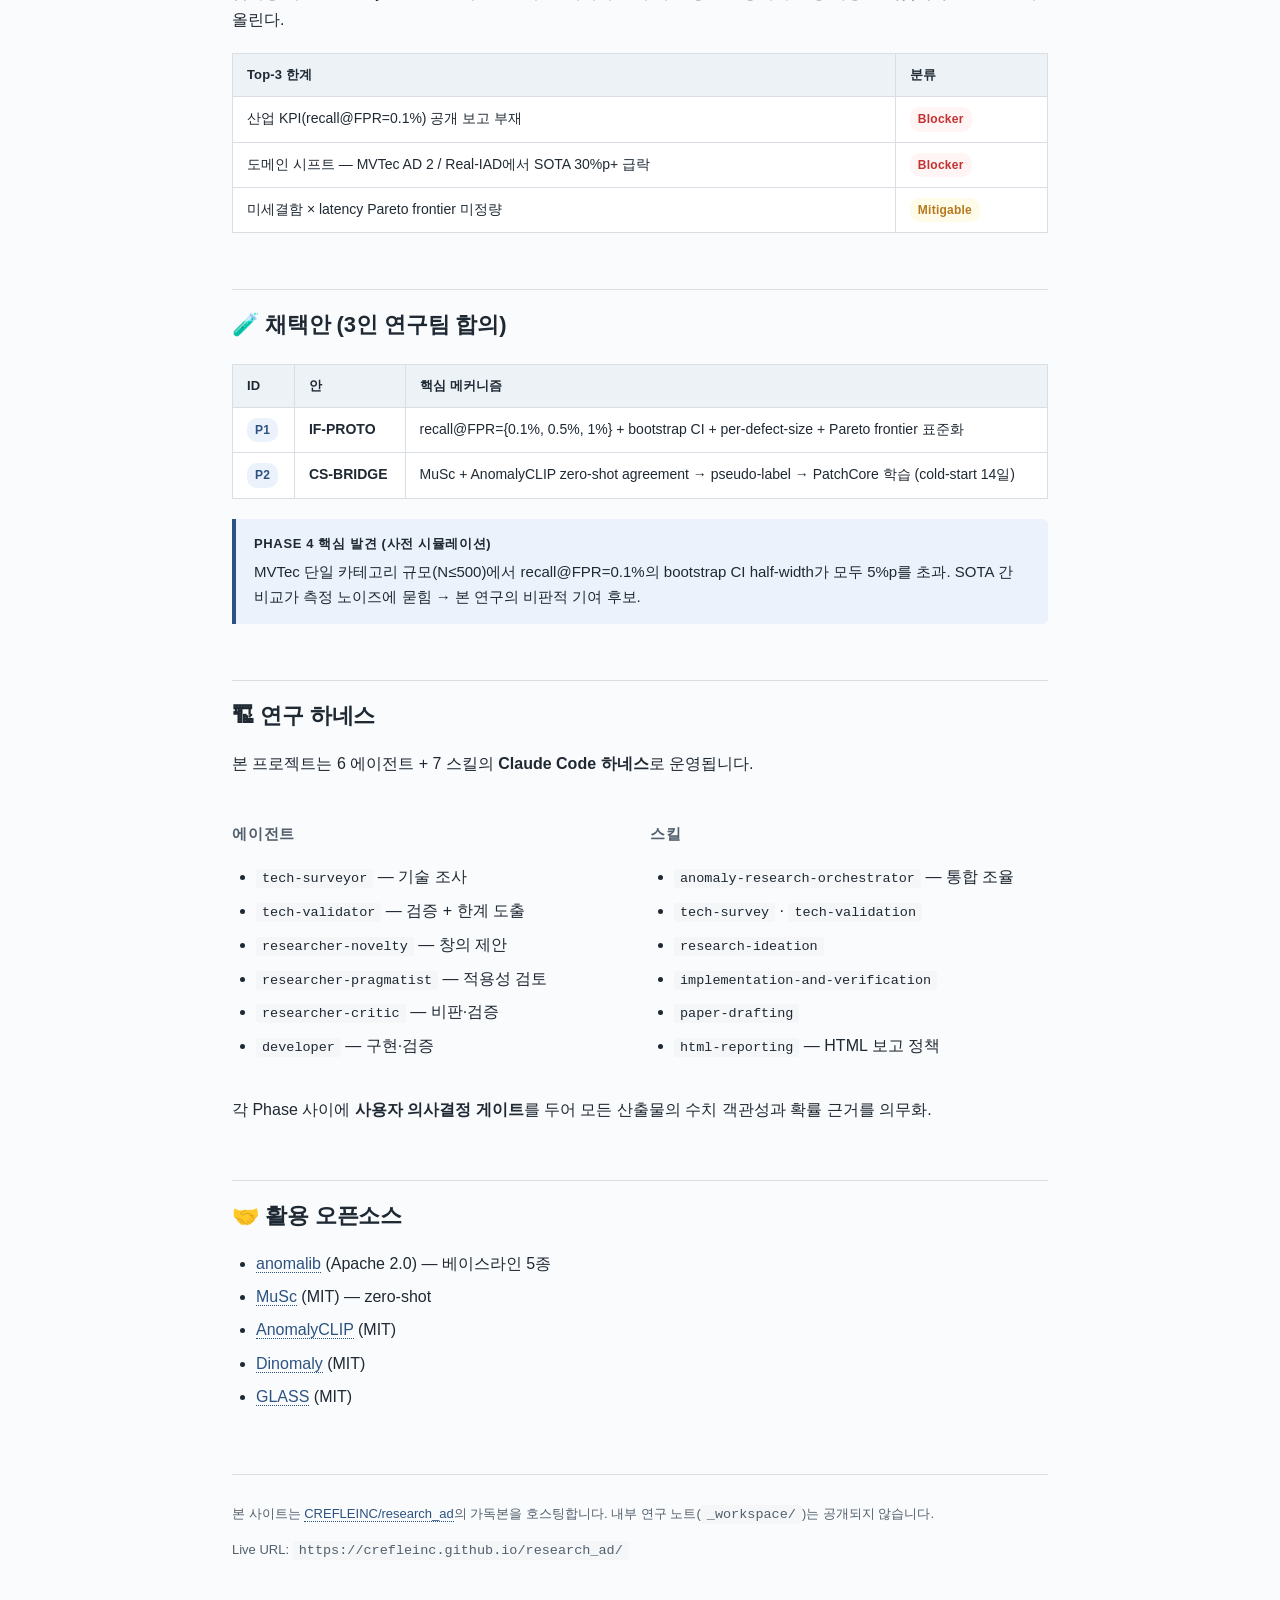
==== commit 730e0702: "refactor: consolidate EfficientAD-derived study materials into 2 categories Per user request, all st" ====
--- a/index.html
+++ b/index.html
@@ -76,13 +76,8 @@
 </tr>
 <tr>
   <td><span class="tag">②</span></td>
-  <td><a href="reports/concepts/02_cross_entropy_vs_kl.html"><strong>Cross-Entropy vs KL Divergence — KD에서 왜 서로 다른 손실?</strong></a></td>
-  <td>$H(p,q) = D_{KL} + H(p)$ · Hard label의 $H = 0$ · Soft label에서 gradient 동일 · $T^2$ 배수 · PyTorch 인터페이스</td>
-</tr>
-<tr>
-  <td><span class="tag">③</span></td>
-  <td><a href="reports/concepts/03_entropy_ce_kl_identity.html"><strong>$H(p,q) = D_{KL} + H(p)$ — 정보이론으로 보기</strong></a></td>
-  <td>대수 유도 · 비트로 해석 · Gibbs 부등식 증명 · 수치 예제 · simplex 기하 · gradient 분석 · MLE/VAE/GAN 연결</td>
+  <td><a href="reports/concepts/02_kl_and_cross_entropy.html"><strong>KL Divergence와 Cross Entropy — 완전 가이드</strong></a></td>
+  <td>$H(p,q) = D_{KL} + H(p)$ · 비트 해석 · Gibbs 부등식 · One-hot exact vs 근사 · $\epsilon$-perturbation · Soft label에 KL 쓰는 이유 4가지 · Hinton KD · MLE/VAE/GAN 연결</td>
 </tr>
 </tbody>
 </table>
@@ -108,21 +103,6 @@
   <td><span class="tag">③</span></td>
   <td><a href="reports/qna/03_efficient_ad_pdn_clarification.html"><strong>EfficientAD에서 PDN은 Teacher와 Student에 동일?</strong></a></td>
   <td>PDN 공통 아키텍처 + 출력 채널 차이(384 vs 768) · Autoencoder는 별도 구조 · 학습 방식·초기화 차이</td>
-</tr>
-<tr>
-  <td><span class="tag">④</span></td>
-  <td><a href="reports/qna/04_efficient_ad_teacher_adaptation.html"><strong>EfficientAD의 Teacher 추가 학습은 부적절한가?</strong></a></td>
-  <td>PatchCore 케이스보다 위험 ↑ · Compound collapse 수식 · 5갈래 적응 경로 · 안전한 대안 (Student/AE 강화, Teacher 교체, 재distillation)</td>
-</tr>
-<tr>
-  <td><span class="tag">⑤</span></td>
-  <td><a href="reports/qna/05_onehot_exact_or_approx.html"><strong>One-hot에서 CE = KL은 "exact"인가 "근사"인가?</strong></a></td>
-  <td>$0 \log 0$의 부정형 · convention A vs B · One-hot 상세 수치 계산 · $\epsilon$-perturbation 극한 · PyTorch 실무</td>
-</tr>
-<tr>
-  <td><span class="tag">⑥</span></td>
-  <td><a href="reports/qna/06_why_use_kl_for_soft_labels.html"><strong>Soft label에 CE 대신 KL을 쓰는 이유는?</strong></a></td>
-  <td>CE = 절대 비용, KL = 비효율 거리 · 0이 기준점 · Hinton $\alpha$ 가중치 해석 · 음식 배달 비유 · PyTorch 코드 비교</td>
 </tr>
 </tbody>
 </table>
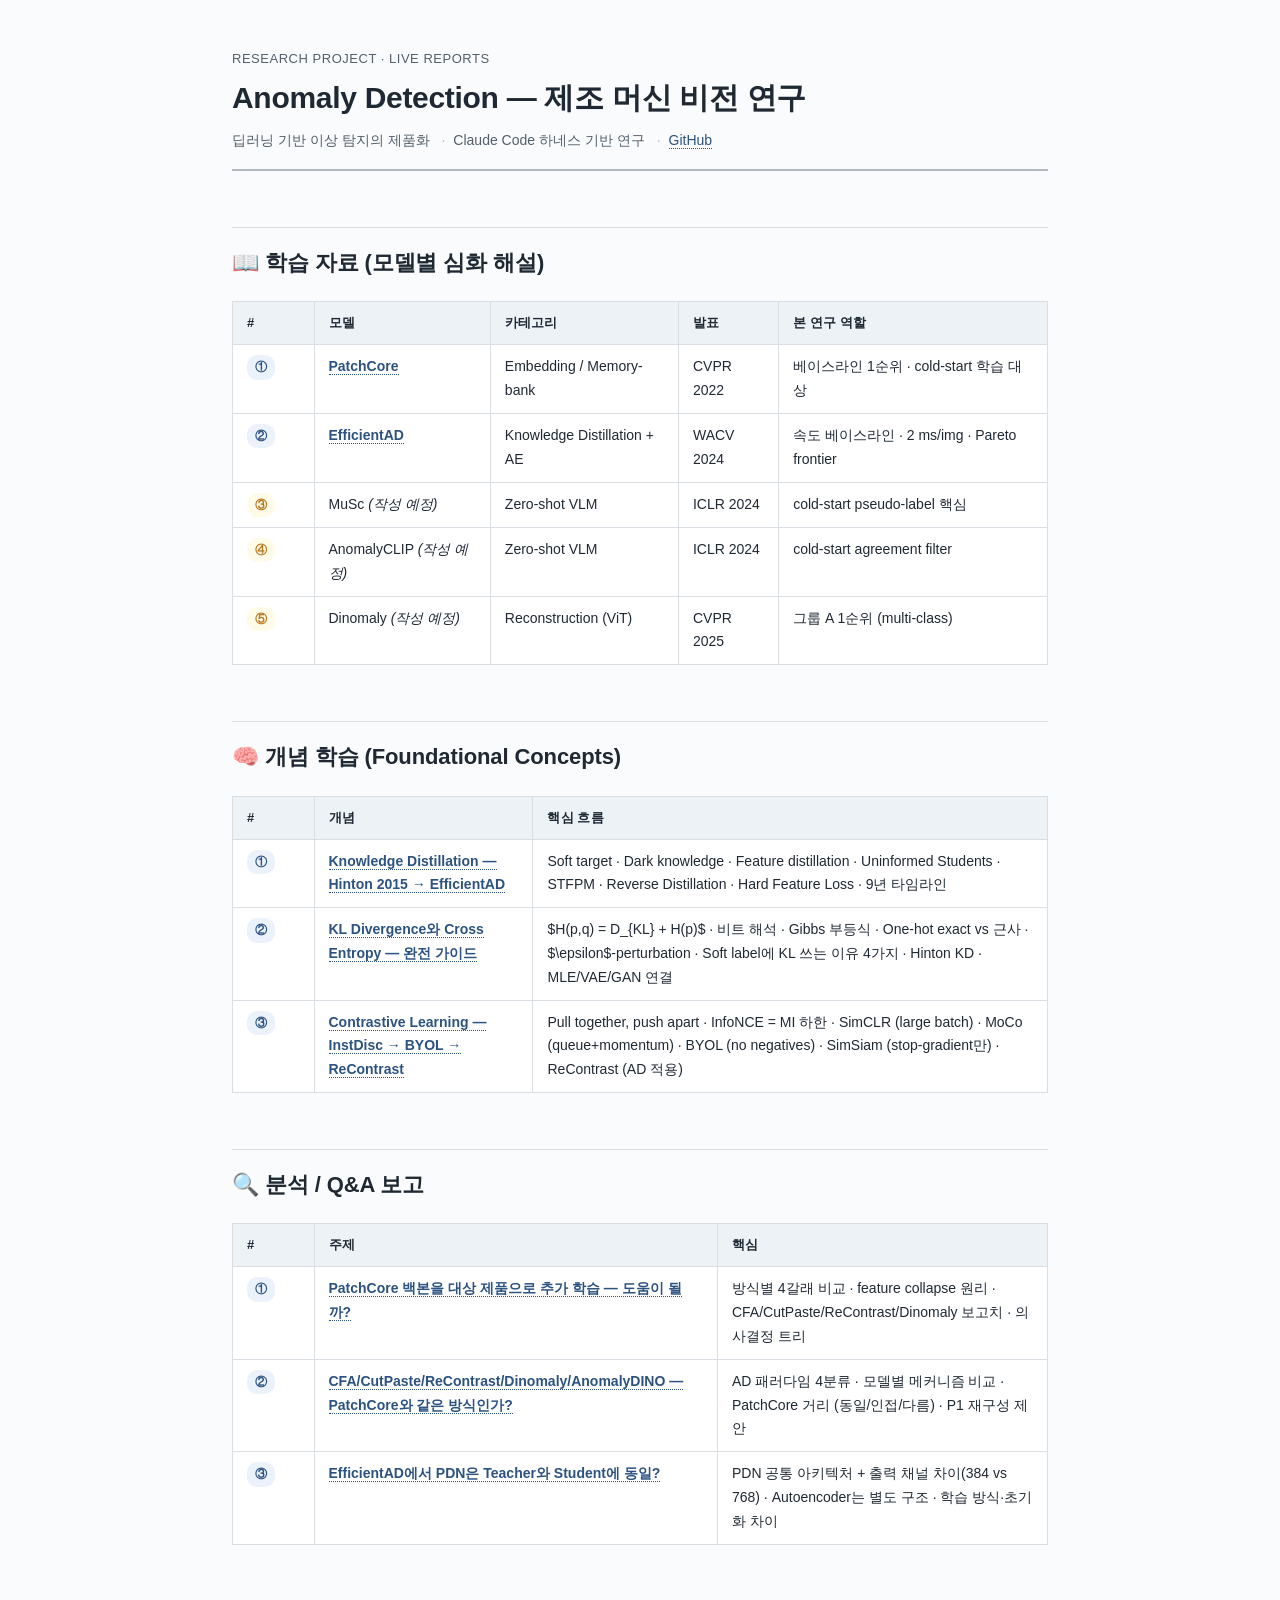
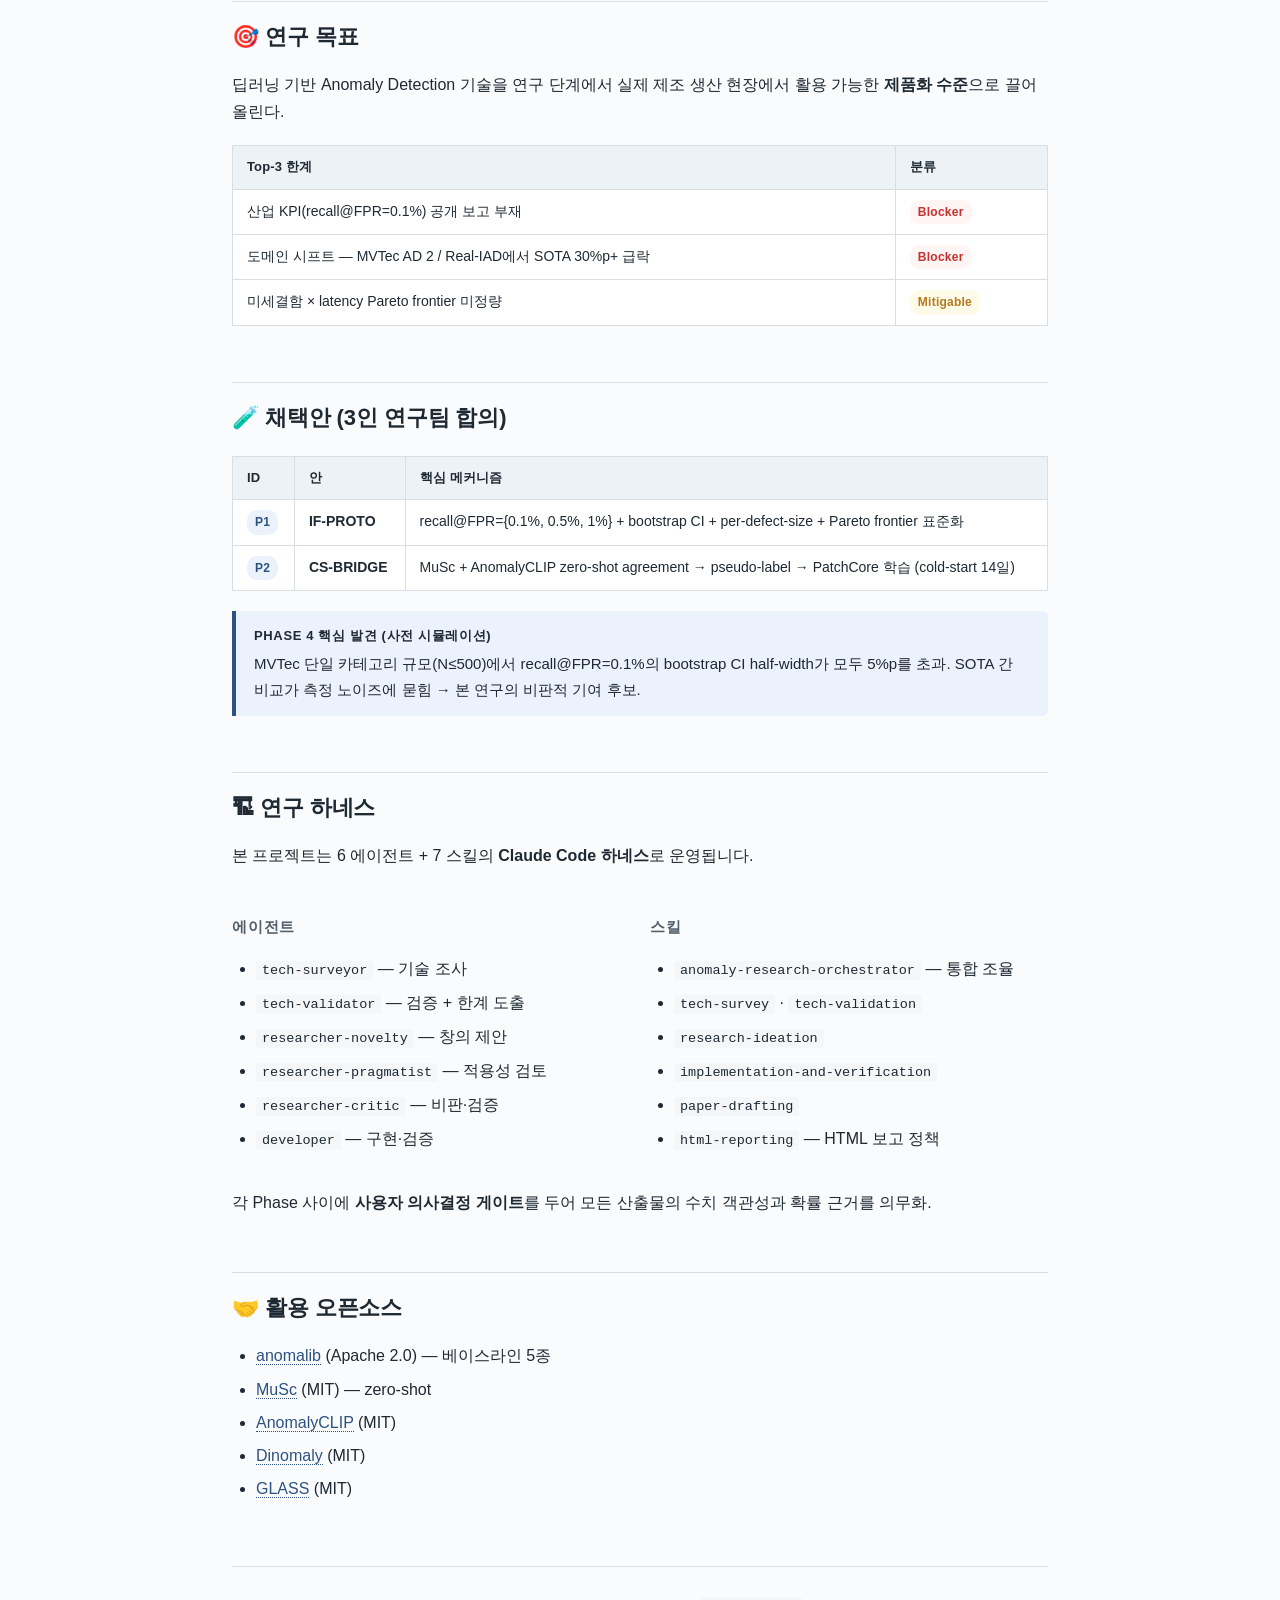
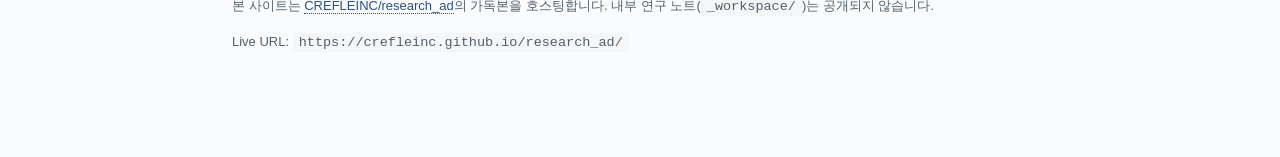
==== commit 1f67d835: "feat: concept ③ Contrastive Learning — InstDisc → BYOL → ReContrast Comprehensive foundational docum" ====
--- a/index.html
+++ b/index.html
@@ -78,6 +78,11 @@
   <td><span class="tag">②</span></td>
   <td><a href="reports/concepts/02_kl_and_cross_entropy.html"><strong>KL Divergence와 Cross Entropy — 완전 가이드</strong></a></td>
   <td>$H(p,q) = D_{KL} + H(p)$ · 비트 해석 · Gibbs 부등식 · One-hot exact vs 근사 · $\epsilon$-perturbation · Soft label에 KL 쓰는 이유 4가지 · Hinton KD · MLE/VAE/GAN 연결</td>
+</tr>
+<tr>
+  <td><span class="tag">③</span></td>
+  <td><a href="reports/concepts/03_contrastive_learning.html"><strong>Contrastive Learning — InstDisc → BYOL → ReContrast</strong></a></td>
+  <td>Pull together, push apart · InfoNCE = MI 하한 · SimCLR (large batch) · MoCo (queue+momentum) · BYOL (no negatives) · SimSiam (stop-gradient만) · ReContrast (AD 적용)</td>
 </tr>
 </tbody>
 </table>
